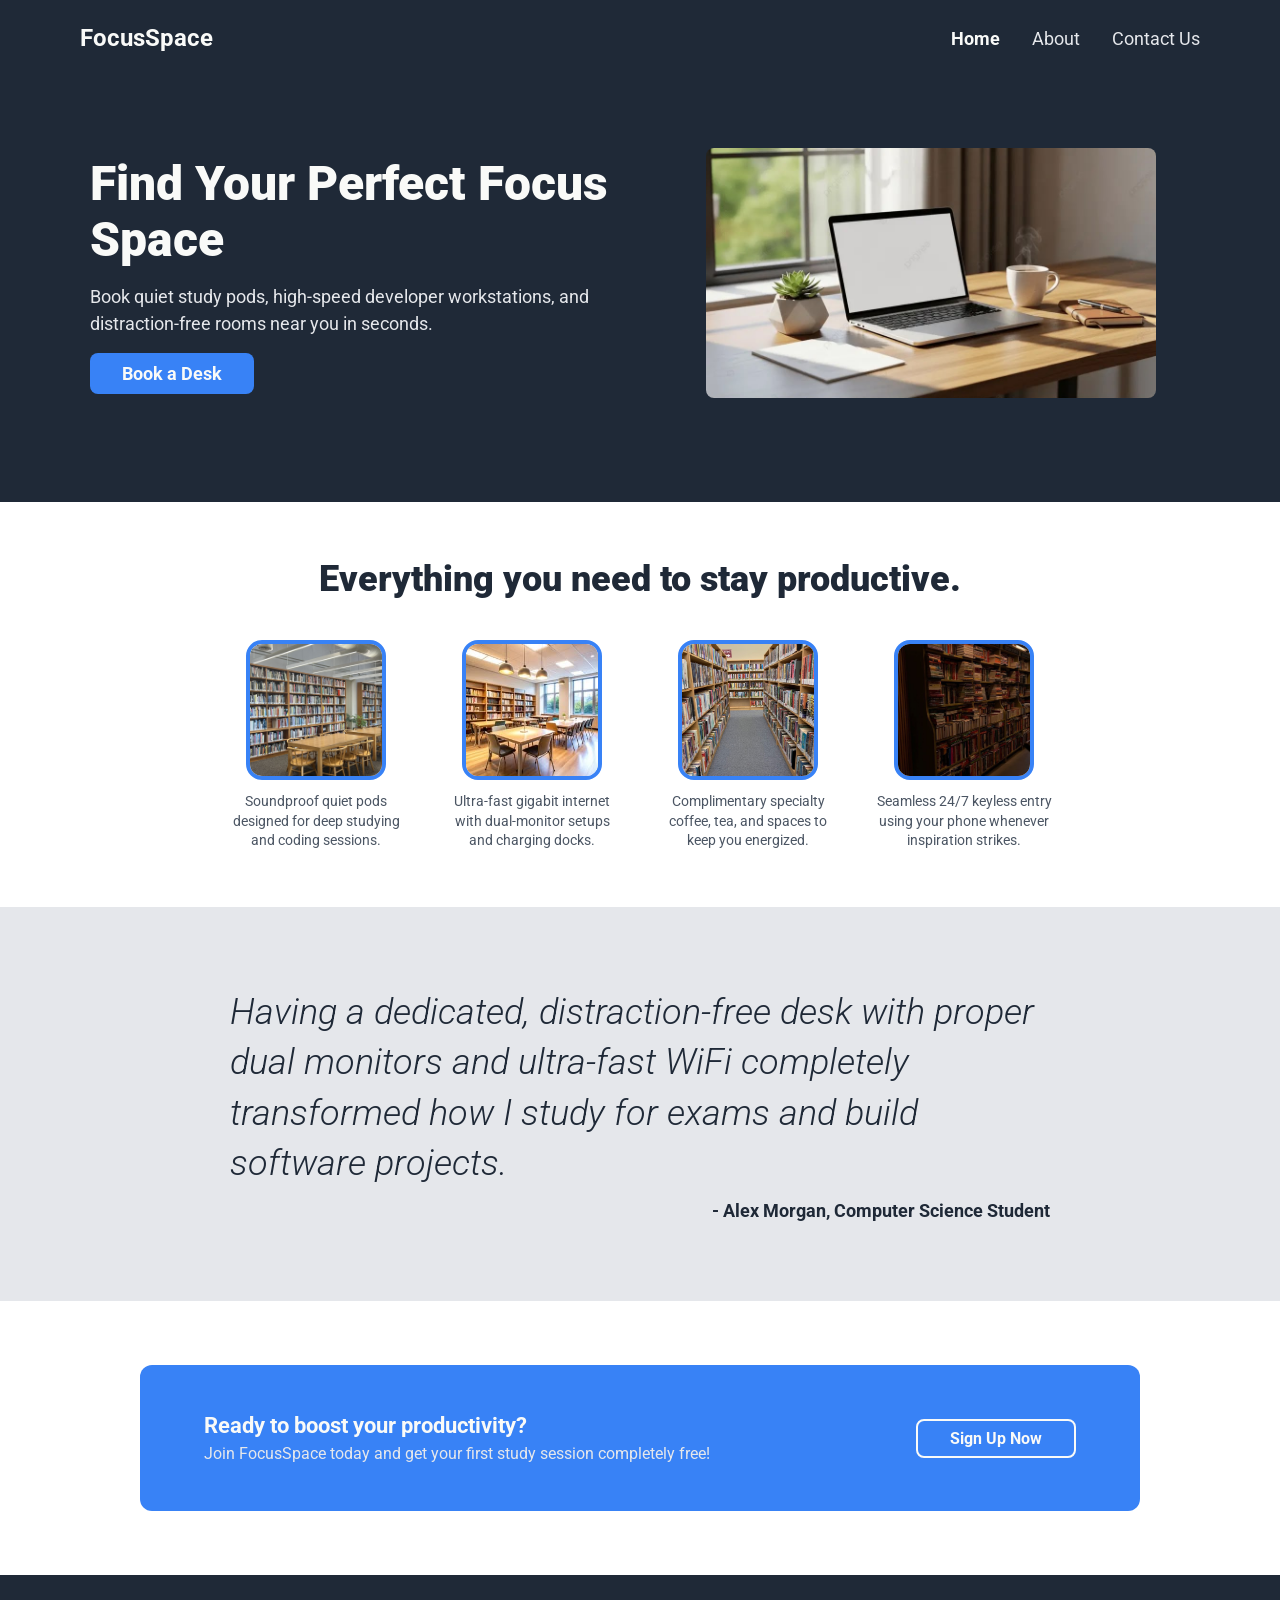
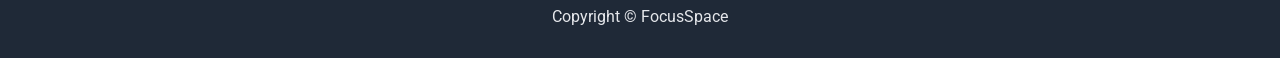
==== index.html @ 8900c51f "Update FocusSpace website layout, assets, and responsive navigation" ====
<!DOCTYPE html>
<html lang="en">
<head>
    <meta charset="UTF-8">
    <meta name="viewport" content="width=device-width, initial-scale=1.0">
    <title>FocusSpace - Home</title>
    <link rel="stylesheet" href="main.css">
</head>
<body>
    <header>
        <div class="header-bar">
            <a href="index.html" class="logo">FocusSpace</a>
            
            <label for="nav-toggle" class="nav-toggle">
                <figure>
                   <img src="img/list.svg" width="32" height="32" alt="Toggle navigation menu">
                </figure>
            </label>
        </div>

        <input type="checkbox" id="nav-toggle" class="nav-toggle-checkbox">
        
        <nav>
            <ul>
                <li><a href="index.html" aria-current="page">Home</a></li>
                <li><a href="about.html">About</a></li>
                <li><a href="contact.html">Contact Us</a></li>
            </ul>
        </nav>
    </header>

    <main>
        <section class="hero-section">
            <div class="hero-container">
                <div class="hero-text">
                    <h1>Find Your Perfect Focus Space</h1>
                    <p>Book quiet study pods, high-speed developer workstations, and distraction-free rooms near you in seconds.</p>
                    <a href="contact.html" class="btn-primary">Book a Desk</a>
                </div>
                <div class="hero-image">
                    <picture>
                        <source srcset="img/main.jpeg" media="(max-width: 600px)">
                        <img src="img/main.jpeg" alt="FocusSpace Workspace">
                    </picture>
                </div>
            </div>
        </section>

        <section class="info-section">
            <h2>Everything you need to stay productive.</h2>
            <div class="cards-container">
                <article class="info-card">
                    <div class="card-image-box">
                        <img src="img/pod.jpeg" alt="Quiet study pod">
                    </div>
                    <p>Soundproof quiet pods designed for deep studying and coding sessions.</p>
                </article>

                <article class="info-card">
                    <div class="card-image-box">
                        <img src="img/desk.jpeg" alt="Dedicated workstation desk">
                    </div>
                    <p>Ultra-fast gigabit internet with dual-monitor setups and charging docks.</p>
                </article>

                <article class="info-card">
                    <div class="card-image-box">
                        <img src="img/access.jpeg" alt="Open study library access">
                    </div>
                    <p>Complimentary specialty coffee, tea, and spaces to keep you energized.</p>
                </article>

                <article class="info-card">
                    <div class="card-image-box">
                        <img src="img/hero.jpeg" alt="24/7 Smart access">
                    </div>
                    <p>Seamless 24/7 keyless entry using your phone whenever inspiration strikes.</p>
                </article>
            </div>
        </section>

        <section class="quote-section">
            <div class="quote-container">
                <blockquote>
                    Having a dedicated, distraction-free desk with proper dual monitors and ultra-fast WiFi completely transformed how I study for exams and build software projects.
                </blockquote>
                <figcaption>- Alex Morgan, Computer Science Student</figcaption>
            </div>
        </section>

        <section class="cta-section">
            <div class="cta-box">
                <div class="cta-text">
                    <h3>Ready to boost your productivity?</h3>
                    <p>Join FocusSpace today and get your first study session completely free!</p>
                </div>
                <a href="contact.html" class="btn-cta">Sign Up Now</a>
            </div>
        </section>
    </main>

    <footer>
        <p>Copyright &copy; FocusSpace</p>
    </footer>
</body>
</html>
---- main.css ----
@import url('https://fonts.googleapis.com/css2?family=Roboto:ital,wght@0,300;0,400;0,700;0,900;1,300&display=swap');

* {
    margin: 0;
    padding: 0;
    box-sizing: border-box;
}

:root {
    --bg-dark: #1F2937;
    --text-main: #F9FAF8;
    --text-sub: #E5E7EB;
    --color-accent: #3882F6;
    --bg-quote: #E5E7EB;
    --text-quote: #1F2937;
    --text-info-header: #1F2937;
    --color-white: #FFFFFF;
    --font-family: 'Roboto', sans-serif;
}

body {
    font-family: var(--font-family);
    display: flex;
    flex-direction: column;
    min-height: 100vh;
    color: var(--text-main);
    background-color: var(--color-white);
}

header {
    background-color: var(--bg-dark);
    display: flex;
    flex-direction: column;
    padding: 16px 24px;
}

.header-bar {
    display: flex;
    justify-content: space-between;
    align-items: center;
    width: 100%;
}

.header-bar .logo {
    font-size: 24px;
    font-weight: 700;
    color: var(--text-main);
    text-decoration: none;
}

.nav-toggle {
    cursor: pointer;
    display: flex;
    align-items: center;
}

.nav-toggle figure {
    display: flex;
    align-items: center;
}

.nav-toggle-checkbox {
    display: none;
}

header nav {
    height: 0;
    overflow: hidden;
    transition: height 0.3s ease;
}

.nav-toggle-checkbox:checked ~ nav {
    height: auto;
}

header nav ul {
    list-style: none;
    display: flex;
    flex-direction: column;
    gap: 16px;
    padding-top: 16px;
}

header nav ul li a {
    text-decoration: none;
    color: var(--text-sub);
    font-size: 18px;
    transition: color 0.2s;
}

header nav ul li a:hover,
header nav ul li a[aria-current="page"] {
    color: var(--text-main);
    font-weight: 700;
}

.hero-section {
    background-color: var(--bg-dark);
    padding: 48px 24px 72px;
}

.hero-container {
    display: flex;
    flex-direction: column-reverse;
    align-items: center;
    gap: 32px;
    max-width: 1100px;
    margin: 0 auto;
}

.hero-text {
    display: flex;
    flex-direction: column;
    align-items: flex-start;
    gap: 16px;
    flex: 1;
}

.hero-text h1 {
    font-size: 32px;
    font-weight: 900;
    color: var(--text-main);
    line-height: 1.15;
}

.hero-text p {
    font-size: 18px;
    color: var(--text-sub);
    line-height: 1.5;
}

.btn-primary {
    display: inline-block;
    background-color: var(--color-accent);
    color: var(--text-main);
    font-size: 18px;
    font-weight: 700;
    text-decoration: none;
    padding: 10px 32px;
    border-radius: 8px;
    border: none;
    cursor: pointer;
    transition: opacity 0.2s;
}

.btn-primary:hover {
    opacity: 0.9;
}

.hero-image {
    flex: 1;
    width: 100%;
    display: flex;
    justify-content: center;
}

.hero-image img {
    width: 100%;
    max-width: 450px;
    height: 250px;
    object-fit: cover;
    border-radius: 8px;
}

.info-section {
    padding: 56px 24px;
    background-color: var(--color-white);
    display: flex;
    flex-direction: column;
    align-items: center;
    gap: 40px;
}

.info-section h2 {
    font-size: 36px;
    font-weight: 900;
    color: var(--text-info-header);
    text-align: center;
}

.cards-container {
    display: flex;
    flex-wrap: wrap;
    justify-content: center;
    gap: 36px;
    max-width: 1100px;
    width: 100%;
}

.info-card {
    display: flex;
    flex-direction: column;
    align-items: center;
    gap: 12px;
    width: 180px;
    text-align: center;
}

.card-image-box {
    width: 140px;
    height: 140px;
    border: 4px solid var(--color-accent);
    border-radius: 16px;
    overflow: hidden;
    display: flex;
    align-items: center;
    justify-content: center;
}

.card-image-box img {
    width: 100%;
    height: 100%;
    object-fit: cover;
}

.info-card p {
    font-size: 14px;
    color: #4b5563;
    line-height: 1.4;
}

.quote-section {
    background-color: var(--bg-quote);
    padding: 80px 24px;
    display: flex;
    justify-content: center;
}

.quote-container {
    max-width: 820px;
    display: flex;
    flex-direction: column;
    gap: 12px;
}

.quote-container blockquote {
    font-size: 24px;
    font-weight: 300;
    font-style: italic;
    color: var(--text-quote);
    line-height: 1.4;
}

.quote-container figcaption {
    font-size: 18px;
    font-weight: 700;
    color: var(--text-quote);
    align-self: flex-end;
}

.cta-section {
    padding: 64px 24px;
    background-color: var(--color-white);
    display: flex;
    justify-content: center;
}

.cta-box {
    background-color: var(--color-accent);
    color: var(--text-main);
    border-radius: 12px;
    padding: 40px 32px;
    display: flex;
    flex-direction: column;
    gap: 24px;
    width: 100%;
    max-width: 1000px;
    align-items: flex-start;
}

.cta-text h3 {
    font-size: 22px;
    font-weight: 700;
    margin-bottom: 6px;
}

.cta-text p {
    font-size: 16px;
    color: var(--text-sub);
}

.btn-cta {
    display: inline-block;
    border: 2px solid var(--text-main);
    color: var(--text-main);
    background-color: transparent;
    font-size: 16px;
    font-weight: 700;
    text-decoration: none;
    padding: 8px 32px;
    border-radius: 8px;
    cursor: pointer;
    align-self: flex-start;
    transition: background-color 0.2s;
}

.btn-cta:hover {
    background-color: rgba(255, 255, 255, 0.15);
}

.page-container {
    max-width: 1100px;
    margin: 0 auto;
    padding: 48px 24px;
    width: 100%;
    flex: 1;
}

.about-hero {
    text-align: center;
    margin-bottom: 48px;
}

.about-hero h1 {
    font-size: 36px;
    font-weight: 900;
    color: var(--text-info-header);
    margin-bottom: 12px;
}

.about-hero p {
    font-size: 18px;
    color: #4b5563;
}

.about-content {
    display: flex;
    flex-direction: column;
    gap: 40px;
    align-items: center;
    margin-bottom: 64px;
}

.about-text {
    flex: 1;
    display: flex;
    flex-direction: column;
    gap: 16px;
}

.about-text h2 {
    font-size: 28px;
    color: var(--text-info-header);
}

.about-text p {
    font-size: 16px;
    line-height: 1.6;
    color: #374151;
}

.about-image {
    flex: 1;
    width: 100%;
    display: flex;
    justify-content: center;
}

.about-image img {
    width: 100%;
    max-width: 480px;
    height: 300px;
    object-fit: cover;
    border-radius: 12px;
}

.about-stats-section {
    text-align: center;
}

.about-stats-section h2 {
    font-size: 28px;
    color: var(--text-info-header);
    margin-bottom: 32px;
}

.stats-cards-container {
    display: flex;
    flex-wrap: wrap;
    justify-content: center;
    gap: 24px;
}

.stat-card {
    flex: 1 1 200px;
    background-color: var(--bg-quote);
    padding: 32px 16px;
    border-radius: 12px;
    display: flex;
    flex-direction: column;
    align-items: center;
    gap: 8px;
}

.stat-card h3 {
    font-size: 36px;
    font-weight: 900;
    color: var(--color-accent);
}

.stat-card p {
    font-size: 16px;
    color: var(--text-info-header);
    font-weight: 700;
}

.contact-section {
    display: flex;
    justify-content: center;
}

.contact-card {
    background-color: var(--bg-quote);
    padding: 40px 32px;
    border-radius: 16px;
    max-width: 600px;
    width: 100%;
    display: flex;
    flex-direction: column;
    gap: 20px;
}

.contact-card h1 {
    font-size: 32px;
    font-weight: 900;
    color: var(--text-info-header);
    text-align: center;
}

.contact-card p {
    font-size: 16px;
    color: #4b5563;
    text-align: center;
    line-height: 1.5;
}

.contact-form {
    display: flex;
    flex-direction: column;
    gap: 16px;
    margin-top: 12px;
}

.form-group {
    display: flex;
    flex-direction: column;
    gap: 6px;
}

.form-group label {
    font-size: 14px;
    font-weight: 700;
    color: var(--text-info-header);
}

.form-group input,
.form-group textarea {
    padding: 12px 16px;
    border-radius: 8px;
    border: 1px solid #d1d5db;
    font-family: inherit;
    font-size: 15px;
}

.form-group input:focus,
.form-group textarea:focus {
    outline: 2px solid var(--color-accent);
    border-color: transparent;
}

.form-btn {
    align-self: stretch;
    text-align: center;
    margin-top: 8px;
}

footer {
    background-color: var(--bg-dark);
    padding: 32px 16px;
    display: flex;
    justify-content: center;
    align-items: center;
    margin-top: auto;
}

footer p {
    font-size: 16px;
    color: var(--text-sub);
}

@media (min-width: 768px) {
    .hero-text h1 {
        font-size: 40px;
    }
    .quote-container blockquote {
        font-size: 32px;
    }
    .cta-box {
        flex-direction: row;
        justify-content: space-between;
        align-items: center;
        padding: 48px 64px;
    }
    .btn-cta {
        align-self: center;
    }
    .about-content {
        flex-direction: row;
    }
}

@media (min-width: 1024px) {
    header {
        flex-direction: row;
        justify-content: space-between;
        align-items: center;
        padding: 24px 80px;
    }

    .header-bar {
        width: auto;
    }

    .nav-toggle {
        display: none;
    }

    header nav {
        height: auto;
    }

    header nav ul {
        flex-direction: row;
        gap: 32px;
        padding-top: 0;
    }

    .hero-section {
        padding: 72px 80px 100px;
    }

    .hero-container {
        flex-direction: row;
        justify-content: space-between;
        gap: 64px;
    }

    .hero-text h1 {
        font-size: 48px;
    }

    .quote-container blockquote {
        font-size: 36px;
    }
}
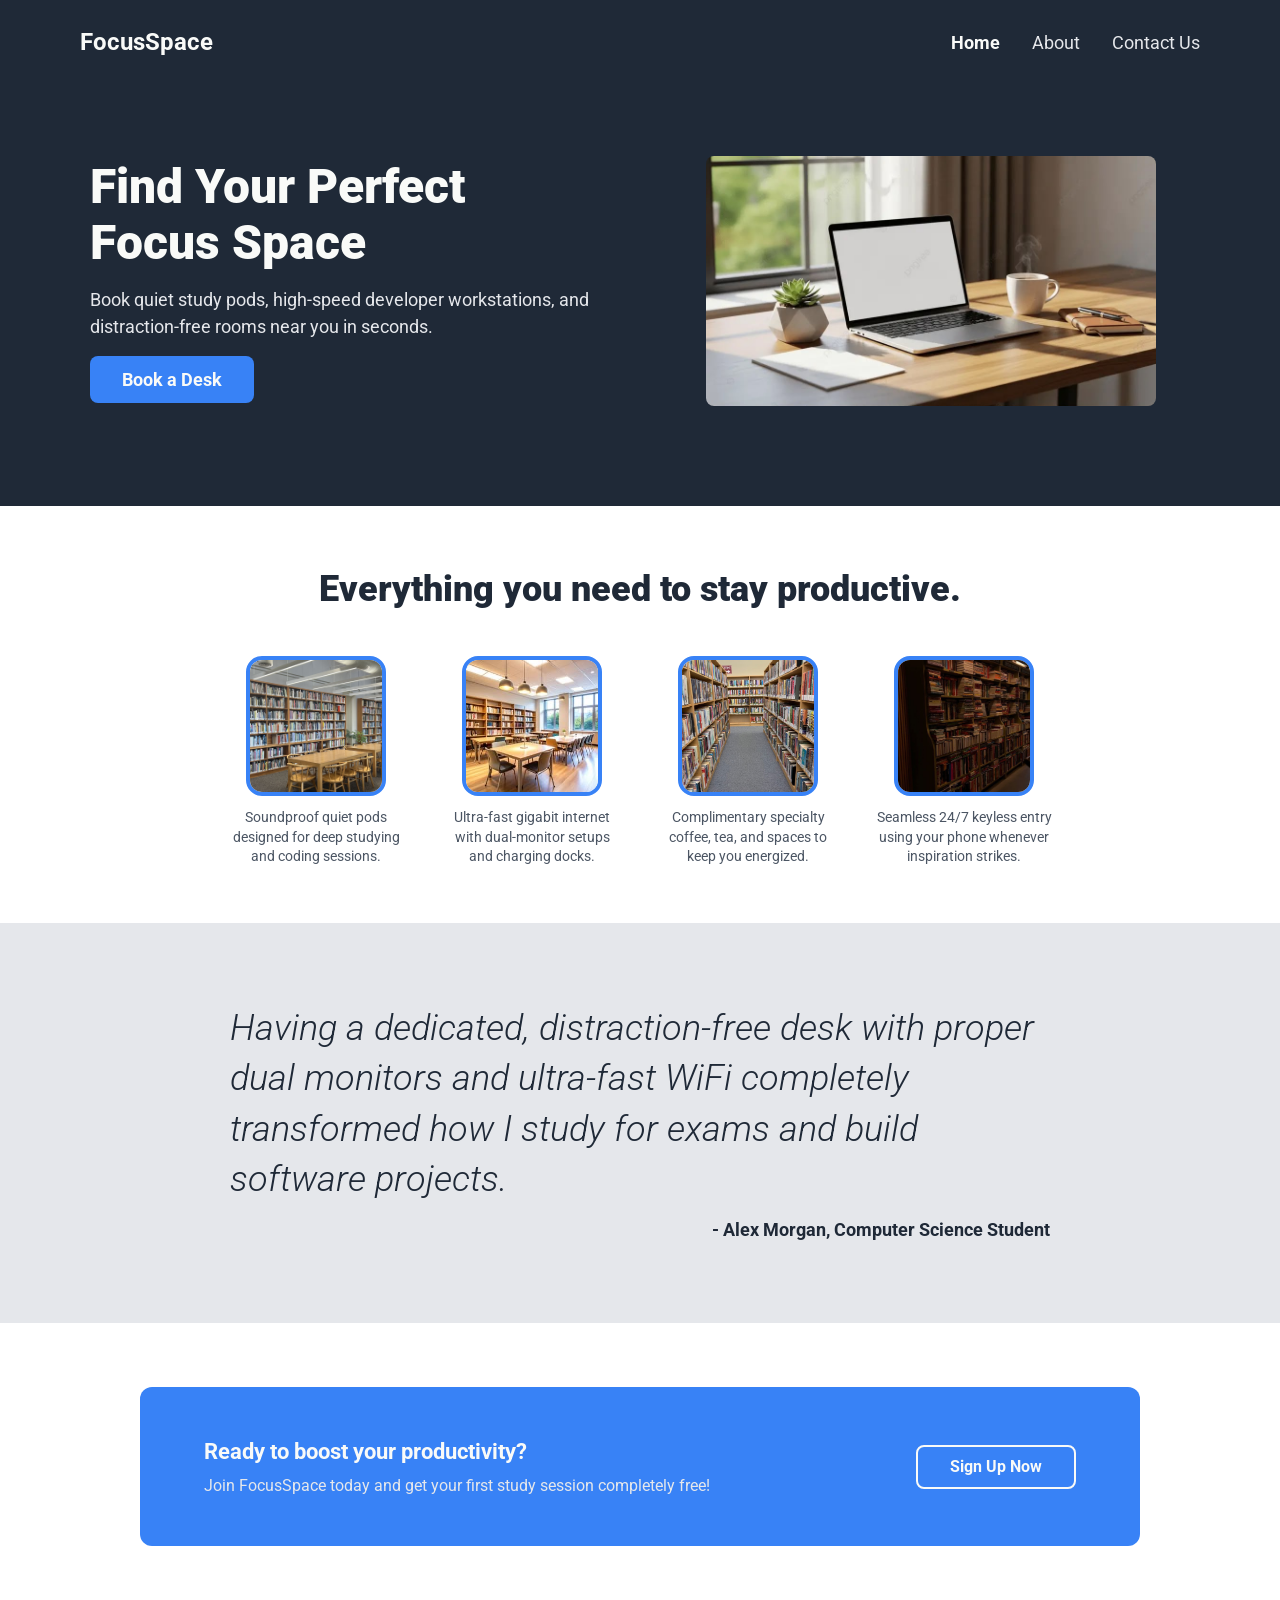
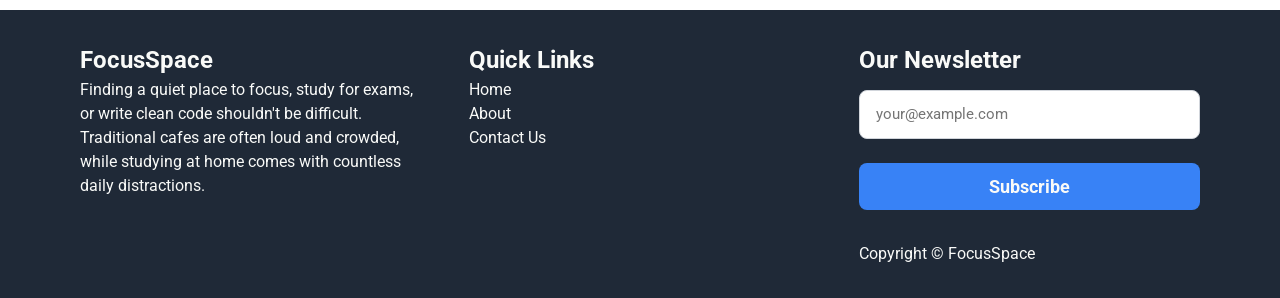
==== commit 3b1be49d: "updated footer html and css" ====
--- a/index.html
+++ b/index.html
@@ -1,106 +1,162 @@
-<!DOCTYPE html>
+<!doctype html>
 <html lang="en">
-<head>
-    <meta charset="UTF-8">
-    <meta name="viewport" content="width=device-width, initial-scale=1.0">
+  <head>
+    <meta charset="UTF-8" />
+    <meta name="viewport" content="width=device-width, initial-scale=1.0" />
     <title>FocusSpace - Home</title>
-    <link rel="stylesheet" href="main.css">
-</head>
-<body>
+    <link rel="stylesheet" href="main.css" />
+  </head>
+  <body>
     <header>
-        <div class="header-bar">
-            <a href="index.html" class="logo">FocusSpace</a>
-            
-            <label for="nav-toggle" class="nav-toggle">
-                <figure>
-                   <img src="img/list.svg" width="32" height="32" alt="Toggle navigation menu">
-                </figure>
-            </label>
-        </div>
+      <div class="header-bar">
+        <a href="index.html" class="logo">FocusSpace</a>
 
-        <input type="checkbox" id="nav-toggle" class="nav-toggle-checkbox">
-        
-        <nav>
-            <ul>
-                <li><a href="index.html" aria-current="page">Home</a></li>
-                <li><a href="about.html">About</a></li>
-                <li><a href="contact.html">Contact Us</a></li>
-            </ul>
-        </nav>
+        <label for="nav-toggle" class="nav-toggle">
+          <figure>
+            <img
+              src="img/list.svg"
+              width="32"
+              height="32"
+              alt="Toggle navigation menu"
+            />
+          </figure>
+        </label>
+      </div>
+
+      <input type="checkbox" id="nav-toggle" class="nav-toggle-checkbox" />
+
+      <nav>
+        <ul>
+          <li><a href="index.html" aria-current="page">Home</a></li>
+          <li><a href="about.html">About</a></li>
+          <li><a href="contact.html">Contact Us</a></li>
+        </ul>
+      </nav>
     </header>
 
     <main>
-        <section class="hero-section">
-            <div class="hero-container">
-                <div class="hero-text">
-                    <h1>Find Your Perfect Focus Space</h1>
-                    <p>Book quiet study pods, high-speed developer workstations, and distraction-free rooms near you in seconds.</p>
-                    <a href="contact.html" class="btn-primary">Book a Desk</a>
-                </div>
-                <div class="hero-image">
-                    <picture>
-                        <source srcset="img/main.jpeg" media="(max-width: 600px)">
-                        <img src="img/main.jpeg" alt="FocusSpace Workspace">
-                    </picture>
-                </div>
+      <section class="hero-section">
+        <div class="hero-container">
+          <div class="hero-text">
+            <h1>Find Your Perfect Focus Space</h1>
+            <p>
+              Book quiet study pods, high-speed developer workstations, and
+              distraction-free rooms near you in seconds.
+            </p>
+            <a href="contact.html" class="btn-primary">Book a Desk</a>
+          </div>
+          <div class="hero-image">
+            <picture>
+              <source srcset="img/main.jpeg" media="(max-width: 600px)" />
+              <img src="img/main.jpeg" alt="FocusSpace Workspace" />
+            </picture>
+          </div>
+        </div>
+      </section>
+
+      <section class="info-section">
+        <h2>Everything you need to stay productive.</h2>
+        <div class="cards-container">
+          <article class="info-card">
+            <div class="card-image-box">
+              <img src="img/pod.jpeg" alt="Quiet study pod" />
             </div>
-        </section>
+            <p>
+              Soundproof quiet pods designed for deep studying and coding
+              sessions.
+            </p>
+          </article>
 
-        <section class="info-section">
-            <h2>Everything you need to stay productive.</h2>
-            <div class="cards-container">
-                <article class="info-card">
-                    <div class="card-image-box">
-                        <img src="img/pod.jpeg" alt="Quiet study pod">
-                    </div>
-                    <p>Soundproof quiet pods designed for deep studying and coding sessions.</p>
-                </article>
+          <article class="info-card">
+            <div class="card-image-box">
+              <img src="img/desk.jpeg" alt="Dedicated workstation desk" />
+            </div>
+            <p>
+              Ultra-fast gigabit internet with dual-monitor setups and charging
+              docks.
+            </p>
+          </article>
 
-                <article class="info-card">
-                    <div class="card-image-box">
-                        <img src="img/desk.jpeg" alt="Dedicated workstation desk">
-                    </div>
-                    <p>Ultra-fast gigabit internet with dual-monitor setups and charging docks.</p>
-                </article>
+          <article class="info-card">
+            <div class="card-image-box">
+              <img src="img/access.jpeg" alt="Open study library access" />
+            </div>
+            <p>
+              Complimentary specialty coffee, tea, and spaces to keep you
+              energized.
+            </p>
+          </article>
 
-                <article class="info-card">
-                    <div class="card-image-box">
-                        <img src="img/access.jpeg" alt="Open study library access">
-                    </div>
-                    <p>Complimentary specialty coffee, tea, and spaces to keep you energized.</p>
-                </article>
+          <article class="info-card">
+            <div class="card-image-box">
+              <img src="img/hero.jpeg" alt="24/7 Smart access" />
+            </div>
+            <p>
+              Seamless 24/7 keyless entry using your phone whenever inspiration
+              strikes.
+            </p>
+          </article>
+        </div>
+      </section>
 
-                <article class="info-card">
-                    <div class="card-image-box">
-                        <img src="img/hero.jpeg" alt="24/7 Smart access">
-                    </div>
-                    <p>Seamless 24/7 keyless entry using your phone whenever inspiration strikes.</p>
-                </article>
-            </div>
-        </section>
+      <section class="quote-section">
+        <div class="quote-container">
+          <blockquote>
+            Having a dedicated, distraction-free desk with proper dual monitors
+            and ultra-fast WiFi completely transformed how I study for exams and
+            build software projects.
+          </blockquote>
+          <figcaption>- Alex Morgan, Computer Science Student</figcaption>
+        </div>
+      </section>
 
-        <section class="quote-section">
-            <div class="quote-container">
-                <blockquote>
-                    Having a dedicated, distraction-free desk with proper dual monitors and ultra-fast WiFi completely transformed how I study for exams and build software projects.
-                </blockquote>
-                <figcaption>- Alex Morgan, Computer Science Student</figcaption>
-            </div>
-        </section>
-
-        <section class="cta-section">
-            <div class="cta-box">
-                <div class="cta-text">
-                    <h3>Ready to boost your productivity?</h3>
-                    <p>Join FocusSpace today and get your first study session completely free!</p>
-                </div>
-                <a href="contact.html" class="btn-cta">Sign Up Now</a>
-            </div>
-        </section>
+      <section class="cta-section">
+        <div class="cta-box">
+          <div class="cta-text">
+            <h3>Ready to boost your productivity?</h3>
+            <p>
+              Join FocusSpace today and get your first study session completely
+              free!
+            </p>
+          </div>
+          <a href="contact.html" class="btn-cta">Sign Up Now</a>
+        </div>
+      </section>
     </main>
 
     <footer>
+      <div class="footer-column">
+        <h2><a href="index.html">FocusSpace</a></h2>
+        <p>
+          Finding a quiet place to focus, study for exams, or write clean code
+          shouldn't be difficult. Traditional cafes are often loud and crowded,
+          while studying at home comes with countless daily distractions.
+        </p>
+      </div>
+      <div class="footer-column">
+        <h2>Quick Links</h2>
+        <div class="footer-links">
+          <a href="./index.html">Home</a>
+          <a href="./about.html">About</a>
+          <a href="./contact.html">Contact Us</a>
+        </div>
+      </div>
+      <div class="footer-column">
+        <h2>Our Newsletter</h2>
+        <form class="contact-form" action="/subscribe" method="post">
+          <div class="form-group">
+            <input
+              type="email"
+              id="email"
+              name="email"
+              placeholder="your@example.com"
+              required
+            />
+          </div>
+          <button type="submit" class="btn-primary form-btn">Subscribe</button>
+        </form>
         <p>Copyright &copy; FocusSpace</p>
+      </div>
     </footer>
-</body>
-</html>+  </body>
+</html>
--- a/main.css
+++ b/main.css
@@ -1,555 +1,544 @@
-@import url('https://fonts.googleapis.com/css2?family=Roboto:ital,wght@0,300;0,400;0,700;0,900;1,300&display=swap');
+@import url("https://fonts.googleapis.com/css2?family=Roboto:ital,wght@0,300;0,400;0,700;0,900;1,300&display=swap");
+
+@import url("./css/reset.css");
+@import url("./css/footer.css");
 
 * {
-    margin: 0;
-    padding: 0;
-    box-sizing: border-box;
+  margin: 0;
+  padding: 0;
+  box-sizing: border-box;
 }
 
 :root {
-    --bg-dark: #1F2937;
-    --text-main: #F9FAF8;
-    --text-sub: #E5E7EB;
-    --color-accent: #3882F6;
-    --bg-quote: #E5E7EB;
-    --text-quote: #1F2937;
-    --text-info-header: #1F2937;
-    --color-white: #FFFFFF;
-    --font-family: 'Roboto', sans-serif;
+  --bg-dark: #1f2937;
+  --text-main: #f9faf8;
+  --text-sub: #e5e7eb;
+  --color-accent: #3882f6;
+  --bg-quote: #e5e7eb;
+  --text-quote: #1f2937;
+  --text-info-header: #1f2937;
+  --color-white: #ffffff;
+  --font-family: "Roboto", sans-serif;
 }
 
 body {
-    font-family: var(--font-family);
-    display: flex;
-    flex-direction: column;
-    min-height: 100vh;
-    color: var(--text-main);
-    background-color: var(--color-white);
+  font-family: var(--font-family);
+  display: flex;
+  flex-direction: column;
+  min-height: 100vh;
+  color: var(--text-main);
+  background-color: var(--color-white);
 }
 
 header {
-    background-color: var(--bg-dark);
-    display: flex;
-    flex-direction: column;
-    padding: 16px 24px;
+  background-color: var(--bg-dark);
+  display: flex;
+  flex-direction: column;
+  padding: 16px 24px;
 }
 
 .header-bar {
-    display: flex;
+  display: flex;
+  justify-content: space-between;
+  align-items: center;
+  width: 100%;
+}
+
+.header-bar .logo {
+  font-size: 24px;
+  font-weight: 700;
+  color: var(--text-main);
+  text-decoration: none;
+}
+
+.nav-toggle {
+  cursor: pointer;
+  display: flex;
+  align-items: center;
+}
+
+.nav-toggle figure {
+  display: flex;
+  align-items: center;
+}
+
+.nav-toggle-checkbox {
+  display: none;
+}
+
+header nav {
+  height: 0;
+  overflow: hidden;
+  transition: height 0.3s ease;
+}
+
+.nav-toggle-checkbox:checked ~ nav {
+  height: auto;
+}
+
+header nav ul {
+  list-style: none;
+  display: flex;
+  flex-direction: column;
+  gap: 16px;
+  padding-top: 16px;
+}
+
+header nav ul li a {
+  text-decoration: none;
+  color: var(--text-sub);
+  font-size: 18px;
+  transition: color 0.2s;
+}
+
+header nav ul li a:hover,
+header nav ul li a[aria-current="page"] {
+  color: var(--text-main);
+  font-weight: 700;
+}
+
+.hero-section {
+  background-color: var(--bg-dark);
+  padding: 48px 24px 72px;
+}
+
+.hero-container {
+  display: flex;
+  flex-direction: column-reverse;
+  align-items: center;
+  gap: 32px;
+  max-width: 1100px;
+  margin: 0 auto;
+}
+
+.hero-text {
+  display: flex;
+  flex-direction: column;
+  align-items: flex-start;
+  gap: 16px;
+  flex: 1;
+}
+
+.hero-text h1 {
+  font-size: 32px;
+  font-weight: 900;
+  color: var(--text-main);
+  line-height: 1.15;
+}
+
+.hero-text p {
+  font-size: 18px;
+  color: var(--text-sub);
+  line-height: 1.5;
+}
+
+.btn-primary {
+  display: inline-block;
+  background-color: var(--color-accent);
+  color: var(--text-main);
+  font-size: 18px;
+  font-weight: 700;
+  text-decoration: none;
+  padding: 10px 32px;
+  border-radius: 8px;
+  border: none;
+  cursor: pointer;
+  transition: opacity 0.2s;
+}
+
+.btn-primary:hover {
+  opacity: 0.9;
+}
+
+.hero-image {
+  flex: 1;
+  width: 100%;
+  display: flex;
+  justify-content: center;
+}
+
+.hero-image img {
+  width: 100%;
+  max-width: 450px;
+  height: 250px;
+  object-fit: cover;
+  border-radius: 8px;
+}
+
+.info-section {
+  padding: 56px 24px;
+  background-color: var(--color-white);
+  display: flex;
+  flex-direction: column;
+  align-items: center;
+  gap: 40px;
+}
+
+.info-section h2 {
+  font-size: 36px;
+  font-weight: 900;
+  color: var(--text-info-header);
+  text-align: center;
+}
+
+.cards-container {
+  display: flex;
+  flex-wrap: wrap;
+  justify-content: center;
+  gap: 36px;
+  max-width: 1100px;
+  width: 100%;
+}
+
+.info-card {
+  display: flex;
+  flex-direction: column;
+  align-items: center;
+  gap: 12px;
+  width: 180px;
+  text-align: center;
+}
+
+.card-image-box {
+  width: 140px;
+  height: 140px;
+  border: 4px solid var(--color-accent);
+  border-radius: 16px;
+  overflow: hidden;
+  display: flex;
+  align-items: center;
+  justify-content: center;
+}
+
+.card-image-box img {
+  width: 100%;
+  height: 100%;
+  object-fit: cover;
+}
+
+.info-card p {
+  font-size: 14px;
+  color: #4b5563;
+  line-height: 1.4;
+}
+
+.quote-section {
+  background-color: var(--bg-quote);
+  padding: 80px 24px;
+  display: flex;
+  justify-content: center;
+}
+
+.quote-container {
+  max-width: 820px;
+  display: flex;
+  flex-direction: column;
+  gap: 12px;
+}
+
+.quote-container blockquote {
+  font-size: 24px;
+  font-weight: 300;
+  font-style: italic;
+  color: var(--text-quote);
+  line-height: 1.4;
+}
+
+.quote-container figcaption {
+  font-size: 18px;
+  font-weight: 700;
+  color: var(--text-quote);
+  align-self: flex-end;
+}
+
+.cta-section {
+  padding: 64px 24px;
+  background-color: var(--color-white);
+  display: flex;
+  justify-content: center;
+}
+
+.cta-box {
+  background-color: var(--color-accent);
+  color: var(--text-main);
+  border-radius: 12px;
+  padding: 40px 32px;
+  display: flex;
+  flex-direction: column;
+  gap: 24px;
+  width: 100%;
+  max-width: 1000px;
+  align-items: flex-start;
+}
+
+.cta-text h3 {
+  font-size: 22px;
+  font-weight: 700;
+  margin-bottom: 6px;
+}
+
+.cta-text p {
+  font-size: 16px;
+  color: var(--text-sub);
+}
+
+.btn-cta {
+  display: inline-block;
+  border: 2px solid var(--text-main);
+  color: var(--text-main);
+  background-color: transparent;
+  font-size: 16px;
+  font-weight: 700;
+  text-decoration: none;
+  padding: 8px 32px;
+  border-radius: 8px;
+  cursor: pointer;
+  align-self: flex-start;
+  transition: background-color 0.2s;
+}
+
+.btn-cta:hover {
+  background-color: rgba(255, 255, 255, 0.15);
+}
+
+.page-container {
+  max-width: 1100px;
+  margin: 0 auto;
+  padding: 48px 24px;
+  width: 100%;
+  flex: 1;
+}
+
+.about-hero {
+  text-align: center;
+  margin-bottom: 48px;
+}
+
+.about-hero h1 {
+  font-size: 36px;
+  font-weight: 900;
+  color: var(--text-info-header);
+  margin-bottom: 12px;
+}
+
+.about-hero p {
+  font-size: 18px;
+  color: #4b5563;
+}
+
+.about-content {
+  display: flex;
+  flex-direction: column;
+  gap: 40px;
+  align-items: center;
+  margin-bottom: 64px;
+}
+
+.about-text {
+  flex: 1;
+  display: flex;
+  flex-direction: column;
+  gap: 16px;
+}
+
+.about-text h2 {
+  font-size: 28px;
+  color: var(--text-info-header);
+}
+
+.about-text p {
+  font-size: 16px;
+  line-height: 1.6;
+  color: #374151;
+}
+
+.about-image {
+  flex: 1;
+  width: 100%;
+  display: flex;
+  justify-content: center;
+}
+
+.about-image img {
+  width: 100%;
+  max-width: 480px;
+  height: 300px;
+  object-fit: cover;
+  border-radius: 12px;
+}
+
+.about-stats-section {
+  text-align: center;
+}
+
+.about-stats-section h2 {
+  font-size: 28px;
+  color: var(--text-info-header);
+  margin-bottom: 32px;
+}
+
+.stats-cards-container {
+  display: flex;
+  flex-wrap: wrap;
+  justify-content: center;
+  gap: 24px;
+}
+
+.stat-card {
+  flex: 1 1 200px;
+  background-color: var(--bg-quote);
+  padding: 32px 16px;
+  border-radius: 12px;
+  display: flex;
+  flex-direction: column;
+  align-items: center;
+  gap: 8px;
+}
+
+.stat-card h3 {
+  font-size: 36px;
+  font-weight: 900;
+  color: var(--color-accent);
+}
+
+.stat-card p {
+  font-size: 16px;
+  color: var(--text-info-header);
+  font-weight: 700;
+}
+
+.contact-section {
+  display: flex;
+  justify-content: center;
+}
+
+.contact-card {
+  background-color: var(--bg-quote);
+  padding: 40px 32px;
+  border-radius: 16px;
+  max-width: 600px;
+  width: 100%;
+  display: flex;
+  flex-direction: column;
+  gap: 20px;
+}
+
+.contact-card h1 {
+  font-size: 32px;
+  font-weight: 900;
+  color: var(--text-info-header);
+  text-align: center;
+}
+
+.contact-card p {
+  font-size: 16px;
+  color: #4b5563;
+  text-align: center;
+  line-height: 1.5;
+}
+
+.contact-form {
+  display: flex;
+  flex-direction: column;
+  gap: 16px;
+  margin-top: 12px;
+}
+
+.form-group {
+  display: flex;
+  flex-direction: column;
+  gap: 6px;
+}
+
+.form-group label {
+  font-size: 14px;
+  font-weight: 700;
+  color: var(--text-info-header);
+}
+
+.form-group input,
+.form-group textarea {
+  padding: 12px 16px;
+  border-radius: 8px;
+  border: 1px solid #d1d5db;
+  font-family: inherit;
+  font-size: 15px;
+}
+
+.form-group input:focus,
+.form-group textarea:focus {
+  outline: 2px solid var(--color-accent);
+  border-color: transparent;
+}
+
+.form-btn {
+  align-self: stretch;
+  text-align: center;
+  margin-top: 8px;
+}
+
+@media (min-width: 768px) {
+  .hero-text h1 {
+    font-size: 40px;
+  }
+  .quote-container blockquote {
+    font-size: 32px;
+  }
+  .cta-box {
+    flex-direction: row;
     justify-content: space-between;
     align-items: center;
-    width: 100%;
-}
-
-.header-bar .logo {
-    font-size: 24px;
-    font-weight: 700;
-    color: var(--text-main);
-    text-decoration: none;
-}
-
-.nav-toggle {
-    cursor: pointer;
-    display: flex;
+    padding: 48px 64px;
+  }
+  .btn-cta {
+    align-self: center;
+  }
+  .about-content {
+    flex-direction: row;
+  }
+}
+
+@media (min-width: 1024px) {
+  header {
+    flex-direction: row;
+    justify-content: space-between;
     align-items: center;
-}
-
-.nav-toggle figure {
-    display: flex;
-    align-items: center;
-}
-
-.nav-toggle-checkbox {
+    padding: 24px 80px;
+  }
+
+  .header-bar {
+    width: auto;
+  }
+
+  .nav-toggle {
     display: none;
-}
-
-header nav {
-    height: 0;
-    overflow: hidden;
-    transition: height 0.3s ease;
-}
-
-.nav-toggle-checkbox:checked ~ nav {
+  }
+
+  header nav {
     height: auto;
-}
-
-header nav ul {
-    list-style: none;
-    display: flex;
-    flex-direction: column;
-    gap: 16px;
-    padding-top: 16px;
-}
-
-header nav ul li a {
-    text-decoration: none;
-    color: var(--text-sub);
-    font-size: 18px;
-    transition: color 0.2s;
-}
-
-header nav ul li a:hover,
-header nav ul li a[aria-current="page"] {
-    color: var(--text-main);
-    font-weight: 700;
-}
-
-.hero-section {
-    background-color: var(--bg-dark);
-    padding: 48px 24px 72px;
-}
-
-.hero-container {
-    display: flex;
-    flex-direction: column-reverse;
-    align-items: center;
+  }
+
+  header nav ul {
+    flex-direction: row;
     gap: 32px;
-    max-width: 1100px;
-    margin: 0 auto;
-}
-
-.hero-text {
-    display: flex;
-    flex-direction: column;
-    align-items: flex-start;
-    gap: 16px;
-    flex: 1;
-}
-
-.hero-text h1 {
-    font-size: 32px;
-    font-weight: 900;
-    color: var(--text-main);
-    line-height: 1.15;
-}
-
-.hero-text p {
-    font-size: 18px;
-    color: var(--text-sub);
-    line-height: 1.5;
-}
-
-.btn-primary {
-    display: inline-block;
-    background-color: var(--color-accent);
-    color: var(--text-main);
-    font-size: 18px;
-    font-weight: 700;
-    text-decoration: none;
-    padding: 10px 32px;
-    border-radius: 8px;
-    border: none;
-    cursor: pointer;
-    transition: opacity 0.2s;
-}
-
-.btn-primary:hover {
-    opacity: 0.9;
-}
-
-.hero-image {
-    flex: 1;
-    width: 100%;
-    display: flex;
-    justify-content: center;
-}
-
-.hero-image img {
-    width: 100%;
-    max-width: 450px;
-    height: 250px;
-    object-fit: cover;
-    border-radius: 8px;
-}
-
-.info-section {
-    padding: 56px 24px;
-    background-color: var(--color-white);
-    display: flex;
-    flex-direction: column;
-    align-items: center;
-    gap: 40px;
-}
-
-.info-section h2 {
+    padding-top: 0;
+  }
+
+  .hero-section {
+    padding: 72px 80px 100px;
+  }
+
+  .hero-container {
+    flex-direction: row;
+    justify-content: space-between;
+    gap: 64px;
+  }
+
+  .hero-text h1 {
+    font-size: 48px;
+  }
+
+  .quote-container blockquote {
     font-size: 36px;
-    font-weight: 900;
-    color: var(--text-info-header);
-    text-align: center;
-}
-
-.cards-container {
-    display: flex;
-    flex-wrap: wrap;
-    justify-content: center;
-    gap: 36px;
-    max-width: 1100px;
-    width: 100%;
-}
-
-.info-card {
-    display: flex;
-    flex-direction: column;
-    align-items: center;
-    gap: 12px;
-    width: 180px;
-    text-align: center;
-}
-
-.card-image-box {
-    width: 140px;
-    height: 140px;
-    border: 4px solid var(--color-accent);
-    border-radius: 16px;
-    overflow: hidden;
-    display: flex;
-    align-items: center;
-    justify-content: center;
-}
-
-.card-image-box img {
-    width: 100%;
-    height: 100%;
-    object-fit: cover;
-}
-
-.info-card p {
-    font-size: 14px;
-    color: #4b5563;
-    line-height: 1.4;
-}
-
-.quote-section {
-    background-color: var(--bg-quote);
-    padding: 80px 24px;
-    display: flex;
-    justify-content: center;
-}
-
-.quote-container {
-    max-width: 820px;
-    display: flex;
-    flex-direction: column;
-    gap: 12px;
-}
-
-.quote-container blockquote {
-    font-size: 24px;
-    font-weight: 300;
-    font-style: italic;
-    color: var(--text-quote);
-    line-height: 1.4;
-}
-
-.quote-container figcaption {
-    font-size: 18px;
-    font-weight: 700;
-    color: var(--text-quote);
-    align-self: flex-end;
-}
-
-.cta-section {
-    padding: 64px 24px;
-    background-color: var(--color-white);
-    display: flex;
-    justify-content: center;
-}
-
-.cta-box {
-    background-color: var(--color-accent);
-    color: var(--text-main);
-    border-radius: 12px;
-    padding: 40px 32px;
-    display: flex;
-    flex-direction: column;
-    gap: 24px;
-    width: 100%;
-    max-width: 1000px;
-    align-items: flex-start;
-}
-
-.cta-text h3 {
-    font-size: 22px;
-    font-weight: 700;
-    margin-bottom: 6px;
-}
-
-.cta-text p {
-    font-size: 16px;
-    color: var(--text-sub);
-}
-
-.btn-cta {
-    display: inline-block;
-    border: 2px solid var(--text-main);
-    color: var(--text-main);
-    background-color: transparent;
-    font-size: 16px;
-    font-weight: 700;
-    text-decoration: none;
-    padding: 8px 32px;
-    border-radius: 8px;
-    cursor: pointer;
-    align-self: flex-start;
-    transition: background-color 0.2s;
-}
-
-.btn-cta:hover {
-    background-color: rgba(255, 255, 255, 0.15);
-}
-
-.page-container {
-    max-width: 1100px;
-    margin: 0 auto;
-    padding: 48px 24px;
-    width: 100%;
-    flex: 1;
-}
-
-.about-hero {
-    text-align: center;
-    margin-bottom: 48px;
-}
-
-.about-hero h1 {
-    font-size: 36px;
-    font-weight: 900;
-    color: var(--text-info-header);
-    margin-bottom: 12px;
-}
-
-.about-hero p {
-    font-size: 18px;
-    color: #4b5563;
-}
-
-.about-content {
-    display: flex;
-    flex-direction: column;
-    gap: 40px;
-    align-items: center;
-    margin-bottom: 64px;
-}
-
-.about-text {
-    flex: 1;
-    display: flex;
-    flex-direction: column;
-    gap: 16px;
-}
-
-.about-text h2 {
-    font-size: 28px;
-    color: var(--text-info-header);
-}
-
-.about-text p {
-    font-size: 16px;
-    line-height: 1.6;
-    color: #374151;
-}
-
-.about-image {
-    flex: 1;
-    width: 100%;
-    display: flex;
-    justify-content: center;
-}
-
-.about-image img {
-    width: 100%;
-    max-width: 480px;
-    height: 300px;
-    object-fit: cover;
-    border-radius: 12px;
-}
-
-.about-stats-section {
-    text-align: center;
-}
-
-.about-stats-section h2 {
-    font-size: 28px;
-    color: var(--text-info-header);
-    margin-bottom: 32px;
-}
-
-.stats-cards-container {
-    display: flex;
-    flex-wrap: wrap;
-    justify-content: center;
-    gap: 24px;
-}
-
-.stat-card {
-    flex: 1 1 200px;
-    background-color: var(--bg-quote);
-    padding: 32px 16px;
-    border-radius: 12px;
-    display: flex;
-    flex-direction: column;
-    align-items: center;
-    gap: 8px;
-}
-
-.stat-card h3 {
-    font-size: 36px;
-    font-weight: 900;
-    color: var(--color-accent);
-}
-
-.stat-card p {
-    font-size: 16px;
-    color: var(--text-info-header);
-    font-weight: 700;
-}
-
-.contact-section {
-    display: flex;
-    justify-content: center;
-}
-
-.contact-card {
-    background-color: var(--bg-quote);
-    padding: 40px 32px;
-    border-radius: 16px;
-    max-width: 600px;
-    width: 100%;
-    display: flex;
-    flex-direction: column;
-    gap: 20px;
-}
-
-.contact-card h1 {
-    font-size: 32px;
-    font-weight: 900;
-    color: var(--text-info-header);
-    text-align: center;
-}
-
-.contact-card p {
-    font-size: 16px;
-    color: #4b5563;
-    text-align: center;
-    line-height: 1.5;
-}
-
-.contact-form {
-    display: flex;
-    flex-direction: column;
-    gap: 16px;
-    margin-top: 12px;
-}
-
-.form-group {
-    display: flex;
-    flex-direction: column;
-    gap: 6px;
-}
-
-.form-group label {
-    font-size: 14px;
-    font-weight: 700;
-    color: var(--text-info-header);
-}
-
-.form-group input,
-.form-group textarea {
-    padding: 12px 16px;
-    border-radius: 8px;
-    border: 1px solid #d1d5db;
-    font-family: inherit;
-    font-size: 15px;
-}
-
-.form-group input:focus,
-.form-group textarea:focus {
-    outline: 2px solid var(--color-accent);
-    border-color: transparent;
-}
-
-.form-btn {
-    align-self: stretch;
-    text-align: center;
-    margin-top: 8px;
-}
-
-footer {
-    background-color: var(--bg-dark);
-    padding: 32px 16px;
-    display: flex;
-    justify-content: center;
-    align-items: center;
-    margin-top: auto;
-}
-
-footer p {
-    font-size: 16px;
-    color: var(--text-sub);
-}
-
-@media (min-width: 768px) {
-    .hero-text h1 {
-        font-size: 40px;
-    }
-    .quote-container blockquote {
-        font-size: 32px;
-    }
-    .cta-box {
-        flex-direction: row;
-        justify-content: space-between;
-        align-items: center;
-        padding: 48px 64px;
-    }
-    .btn-cta {
-        align-self: center;
-    }
-    .about-content {
-        flex-direction: row;
-    }
-}
-
-@media (min-width: 1024px) {
-    header {
-        flex-direction: row;
-        justify-content: space-between;
-        align-items: center;
-        padding: 24px 80px;
-    }
-
-    .header-bar {
-        width: auto;
-    }
-
-    .nav-toggle {
-        display: none;
-    }
-
-    header nav {
-        height: auto;
-    }
-
-    header nav ul {
-        flex-direction: row;
-        gap: 32px;
-        padding-top: 0;
-    }
-
-    .hero-section {
-        padding: 72px 80px 100px;
-    }
-
-    .hero-container {
-        flex-direction: row;
-        justify-content: space-between;
-        gap: 64px;
-    }
-
-    .hero-text h1 {
-        font-size: 48px;
-    }
-
-    .quote-container blockquote {
-        font-size: 36px;
-    }
-}+  }
+}
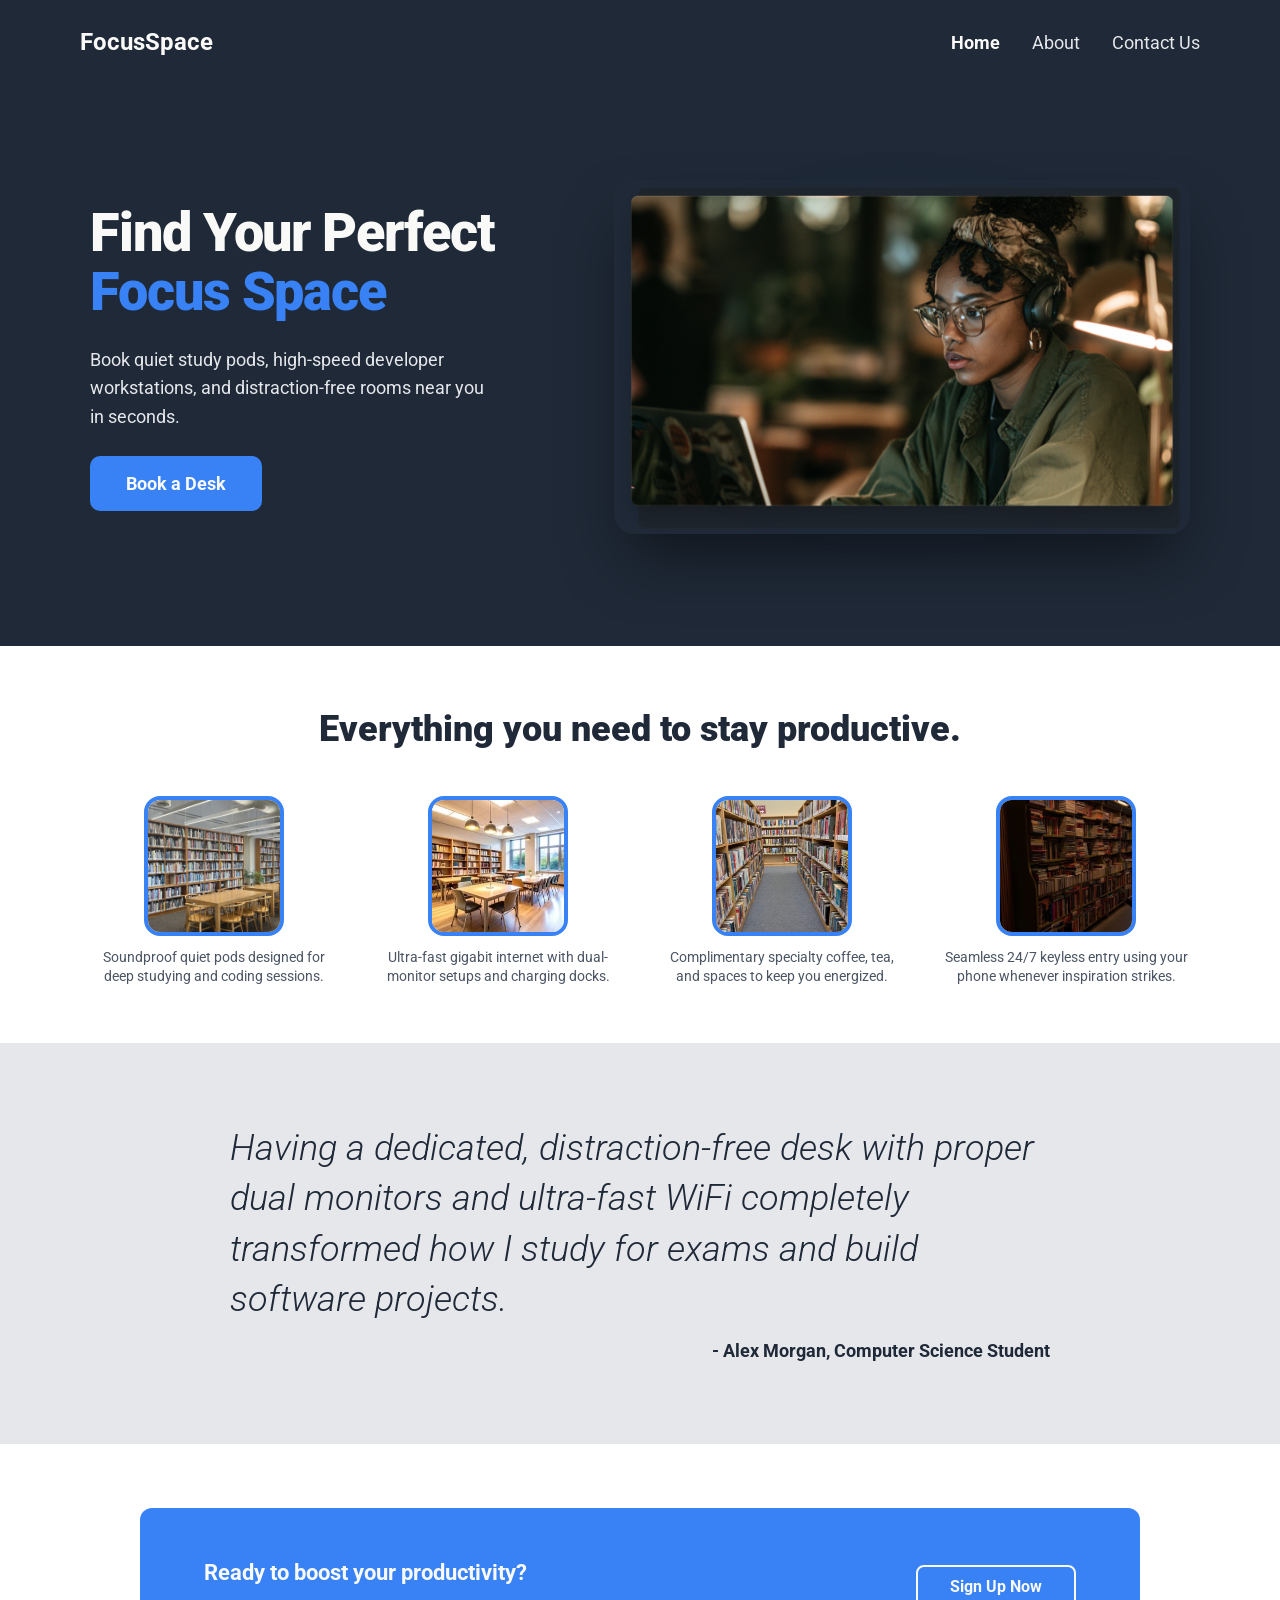
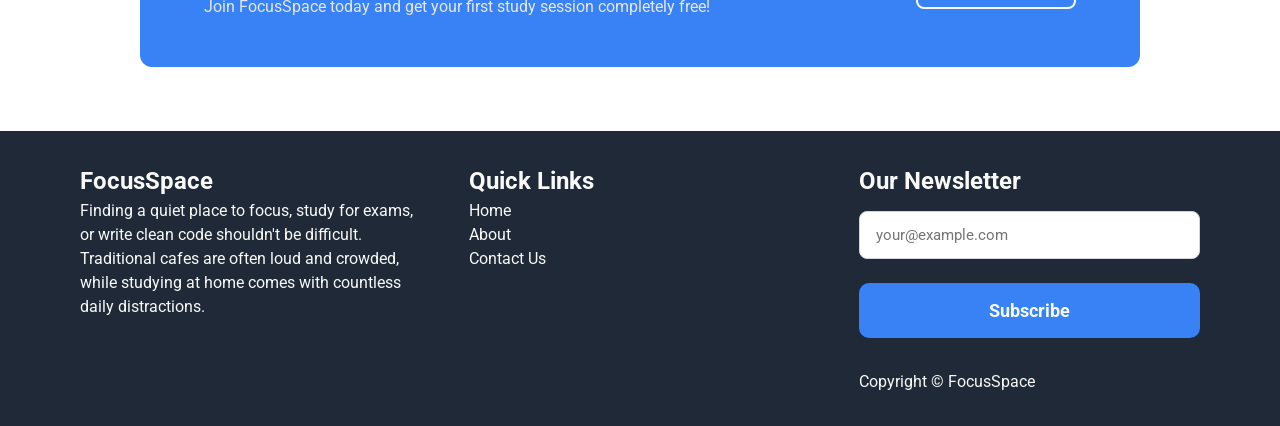
==== commit f975876a: "Polish hero, cards, and about image; footer nav - Enlarge hero image, refine headline type, add soft" ====
--- a/index.html
+++ b/index.html
@@ -38,7 +38,7 @@
       <section class="hero-section">
         <div class="hero-container">
           <div class="hero-text">
-            <h1>Find Your Perfect Focus Space</h1>
+            <h1>Find Your Perfect <span>Focus Space</span></h1>
             <p>
               Book quiet study pods, high-speed developer workstations, and
               distraction-free rooms near you in seconds.
@@ -47,8 +47,8 @@
           </div>
           <div class="hero-image">
             <picture>
-              <source srcset="img/main.jpeg" media="(max-width: 600px)" />
-              <img src="img/main.jpeg" alt="FocusSpace Workspace" />
+              <source srcset="img/hero-img.png" media="(max-width: 600px)" />
+              <img src="img/hero-img.png" alt="FocusSpace Workspace" />
             </picture>
           </div>
         </div>
@@ -135,11 +135,13 @@
       </div>
       <div class="footer-column">
         <h2>Quick Links</h2>
-        <div class="footer-links">
-          <a href="./index.html">Home</a>
-          <a href="./about.html">About</a>
-          <a href="./contact.html">Contact Us</a>
-        </div>
+        <nav class="footer-links">
+          <ul>
+            <li><a href="./index.html">Home</a></li>
+            <li><a href="./about.html">About</a></li>
+            <li><a href="./contact.html">Contact Us</a></li>
+          </ul>
+        </nav>
       </div>
       <div class="footer-column">
         <h2>Our Newsletter</h2>
--- a/main.css
+++ b/main.css
@@ -99,14 +99,16 @@
 
 .hero-section {
   background-color: var(--bg-dark);
-  padding: 48px 24px 72px;
+  padding: 56px 24px 72px;
+  position: relative;
+  overflow: hidden;
 }
 
 .hero-container {
   display: flex;
   flex-direction: column-reverse;
   align-items: center;
-  gap: 32px;
+  gap: 48px;
   max-width: 1100px;
   margin: 0 auto;
 }
@@ -115,21 +117,28 @@
   display: flex;
   flex-direction: column;
   align-items: flex-start;
-  gap: 16px;
+  gap: 24px;
   flex: 1;
 }
 
 .hero-text h1 {
-  font-size: 32px;
+  font-size: clamp(36px, 5vw, 54px);
   font-weight: 900;
   color: var(--text-main);
-  line-height: 1.15;
+  line-height: 1.1;
+  letter-spacing: -0.02em;
+  text-wrap: balance;
 }
 
 .hero-text p {
   font-size: 18px;
   color: var(--text-sub);
-  line-height: 1.5;
+  line-height: 1.6;
+  max-width: 46ch;
+}
+
+.hero-text span {
+    color: var(--color-accent);
 }
 
 .btn-primary {
@@ -139,30 +148,52 @@
   font-size: 18px;
   font-weight: 700;
   text-decoration: none;
-  padding: 10px 32px;
-  border-radius: 8px;
+  padding: 14px 36px;
+  border-radius: 10px;
   border: none;
   cursor: pointer;
-  transition: opacity 0.2s;
+  transition: opacity 0.2s, transform 0.2s, box-shadow 0.2s;
 }
 
 .btn-primary:hover {
-  opacity: 0.9;
+  opacity: 0.95;
+  transform: translateY(-2px);
+  box-shadow: 0 10px 24px rgba(56, 130, 246, 0.35);
 }
 
 .hero-image {
-  flex: 1;
-  width: 100%;
-  display: flex;
-  justify-content: center;
+  flex: 1.25;
+  width: 100%;
+  display: flex;
+  justify-content: center;
+  position: relative;
+}
+
+.hero-image::before {
+  content: "";
+  position: absolute;
+  width: 80%;
+  height: 75%;
+  top: 12%;
+  left: 10%;
+  background: radial-gradient(
+    ellipse at center,
+    rgba(56, 130, 246, 0.3) 0%,
+    transparent 70%
+  );
+  filter: blur(48px);
+  z-index: 0;
 }
 
 .hero-image img {
-  width: 100%;
-  max-width: 450px;
-  height: 250px;
+  position: relative;
+  z-index: 1;
+  width: 100%;
+  max-width: 680px;
+  height: auto;
   object-fit: cover;
-  border-radius: 8px;
+  border-radius: 20px;
+  box-shadow: 0 32px 64px -16px rgba(0, 0, 0, 0.55);
 }
 
 .info-section {
@@ -185,7 +216,7 @@
   display: flex;
   flex-wrap: wrap;
   justify-content: center;
-  gap: 36px;
+  gap: 32px 20px;
   max-width: 1100px;
   width: 100%;
 }
@@ -195,13 +226,15 @@
   flex-direction: column;
   align-items: center;
   gap: 12px;
-  width: 180px;
+  flex: 0 0 calc(50% - 10px);
+  min-width: 0;
   text-align: center;
 }
 
 .card-image-box {
-  width: 140px;
-  height: 140px;
+  width: 100%;
+  max-width: 140px;
+  aspect-ratio: 1;
   border: 4px solid var(--color-accent);
   border-radius: 16px;
   overflow: hidden;
@@ -353,18 +386,20 @@
 }
 
 .about-image {
-  flex: 1;
-  width: 100%;
-  display: flex;
-  justify-content: center;
+  flex: 1.15;
+  width: 100%;
+  display: flex;
+  justify-content: center;
+  align-items: center;
 }
 
 .about-image img {
   width: 100%;
-  max-width: 480px;
-  height: 300px;
+  max-width: 520px;
+  aspect-ratio: 4 / 5;
   object-fit: cover;
-  border-radius: 12px;
+  border-radius: 20px;
+  box-shadow: 0 24px 48px -20px rgba(31, 41, 55, 0.3);
 }
 
 .about-stats-section {
@@ -478,8 +513,11 @@
 }
 
 @media (min-width: 768px) {
-  .hero-text h1 {
-    font-size: 40px;
+  .cards-container {
+    gap: 36px;
+  }
+  .info-card {
+    flex-basis: calc(25% - 27px);
   }
   .quote-container blockquote {
     font-size: 32px;
@@ -525,19 +563,16 @@
   }
 
   .hero-section {
-    padding: 72px 80px 100px;
+    padding: 96px 80px 112px;
   }
 
   .hero-container {
     flex-direction: row;
+    align-items: center;
     justify-content: space-between;
     gap: 64px;
   }
 
-  .hero-text h1 {
-    font-size: 48px;
-  }
-
   .quote-container blockquote {
     font-size: 36px;
   }
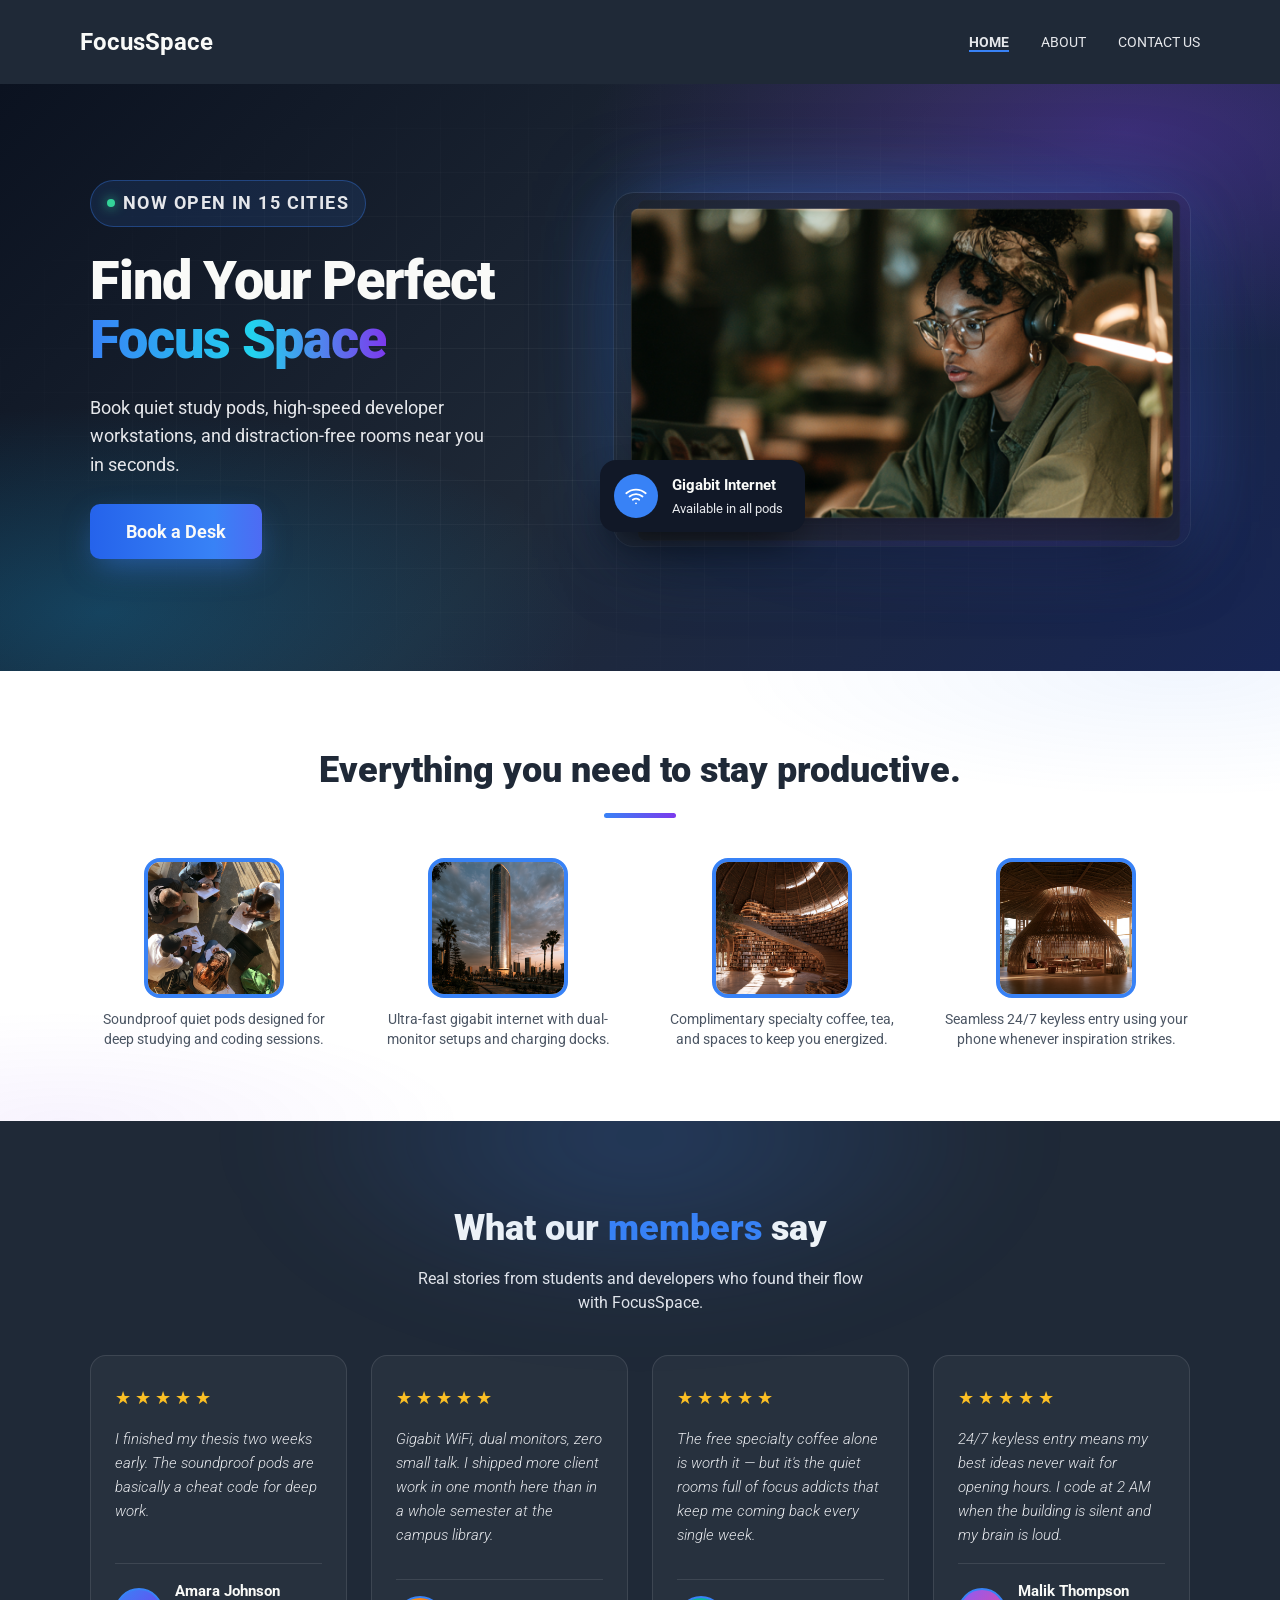
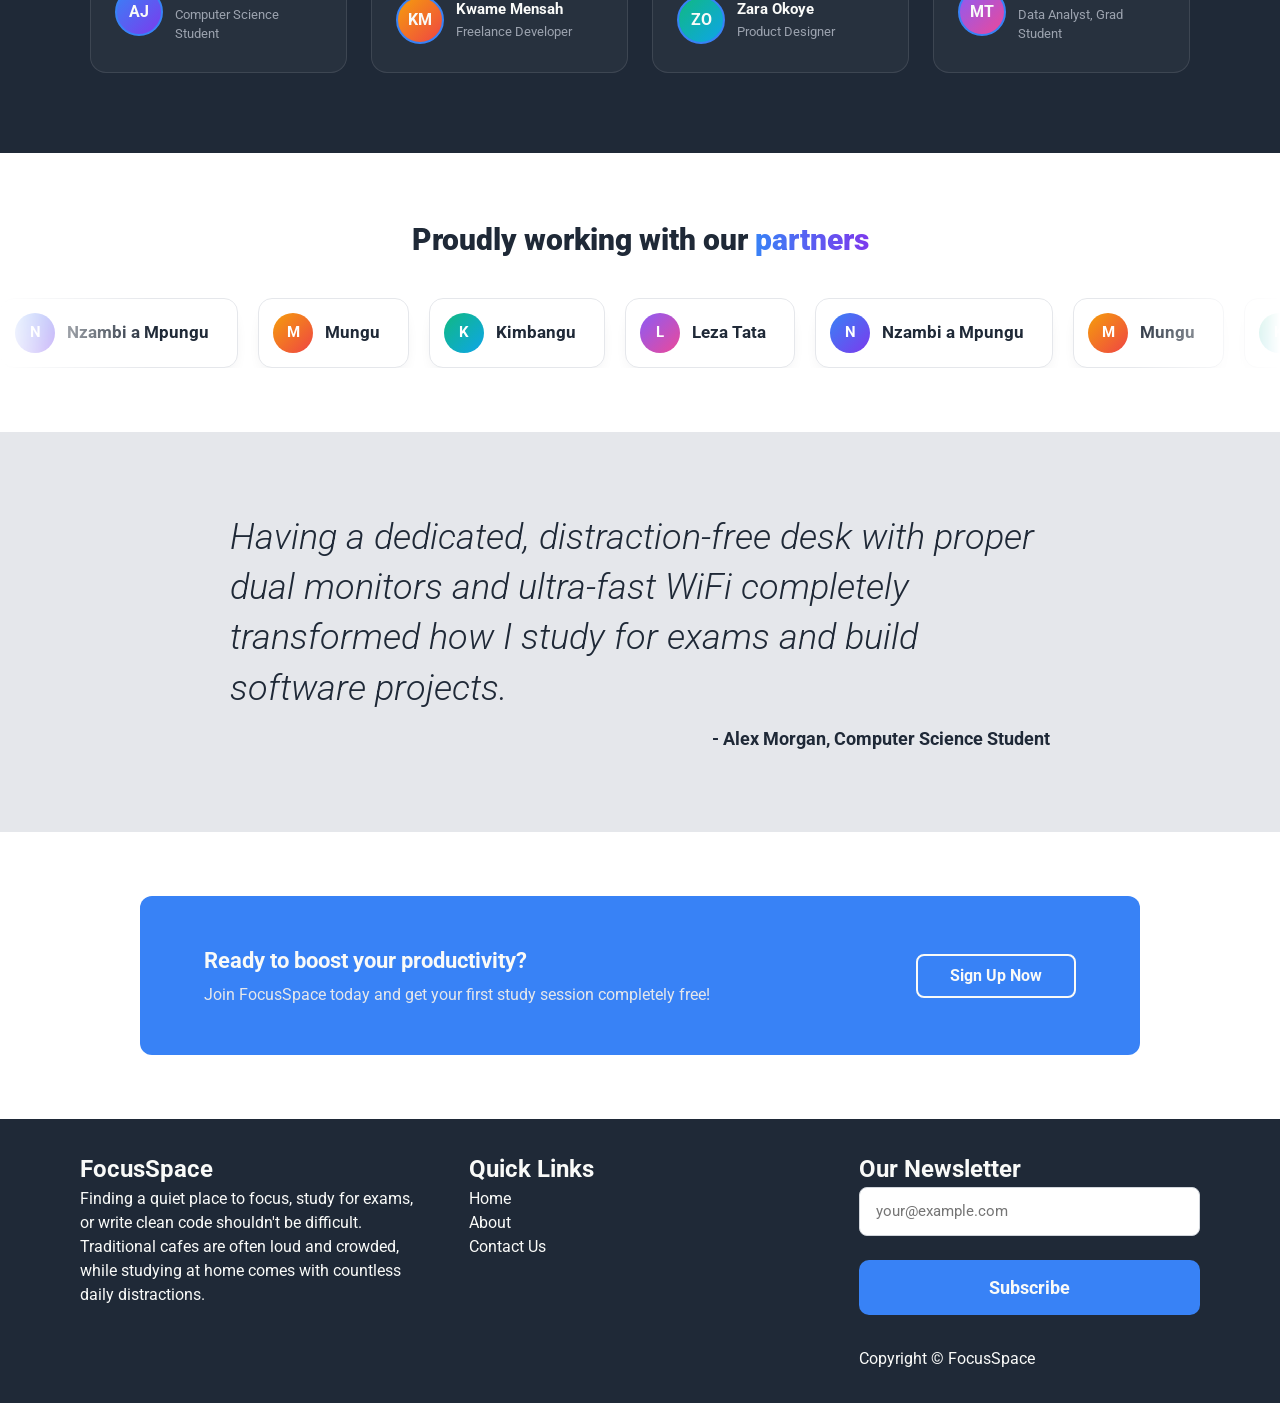
==== commit ff6afe6a: "Pushingggg" ====
--- a/index.html
+++ b/index.html
@@ -38,6 +38,7 @@
       <section class="hero-section">
         <div class="hero-container">
           <div class="hero-text">
+            <p class="hero-badge">Now open in 15 cities</p>
             <h1>Find Your Perfect <span>Focus Space</span></h1>
             <p>
               Book quiet study pods, high-speed developer workstations, and
@@ -50,6 +51,27 @@
               <source srcset="img/hero-img.png" media="(max-width: 600px)" />
               <img src="img/hero-img.png" alt="FocusSpace Workspace" />
             </picture>
+            <div class="hero-banner">
+              <div class="hero-banner-icon" aria-hidden="true">
+                <svg
+                  viewBox="0 0 24 24"
+                  fill="none"
+                  stroke="currentColor"
+                  stroke-width="2"
+                  stroke-linecap="round"
+                  stroke-linejoin="round"
+                >
+                  <path d="M5 12.55a11 11 0 0 1 14.08 0"></path>
+                  <path d="M1.42 9a16 16 0 0 1 21.16 0"></path>
+                  <path d="M8.53 16.11a6 6 0 0 1 6.95 0"></path>
+                  <line x1="12" y1="20" x2="12.01" y2="20"></line>
+                </svg>
+              </div>
+              <div class="hero-banner-text">
+                <strong>Gigabit Internet</strong>
+                <span>Available in all pods</span>
+              </div>
+            </div>
           </div>
         </div>
       </section>
@@ -59,7 +81,7 @@
         <div class="cards-container">
           <article class="info-card">
             <div class="card-image-box">
-              <img src="img/pod.jpeg" alt="Quiet study pod" />
+              <img src="img/space-1.png" alt="Quiet study pod" />
             </div>
             <p>
               Soundproof quiet pods designed for deep studying and coding
@@ -69,7 +91,10 @@
 
           <article class="info-card">
             <div class="card-image-box">
-              <img src="img/desk.jpeg" alt="Dedicated workstation desk" />
+              <img
+                src="img/space-5.png"
+                alt="Futuristic hut library with curved bookshelves"
+              />
             </div>
             <p>
               Ultra-fast gigabit internet with dual-monitor setups and charging
@@ -79,7 +104,10 @@
 
           <article class="info-card">
             <div class="card-image-box">
-              <img src="img/access.jpeg" alt="Open study library access" />
+              <img
+                src="img/space-3.png"
+                alt="Student carrying a stack of books"
+              />
             </div>
             <p>
               Complimentary specialty coffee, tea, and spaces to keep you
@@ -89,13 +117,131 @@
 
           <article class="info-card">
             <div class="card-image-box">
-              <img src="img/hero.jpeg" alt="24/7 Smart access" />
+              <img
+                src="img/space-4.png"
+                alt="Students studying together in a hub space"
+              />
             </div>
             <p>
               Seamless 24/7 keyless entry using your phone whenever inspiration
               strikes.
             </p>
           </article>
+        </div>
+      </section>
+
+      <section class="testimonials-section">
+        <h2>What our <span>members</span> say</h2>
+        <p class="testimonials-subtitle">
+          Real stories from students and developers who found their flow with
+          FocusSpace.
+        </p>
+
+        <div class="testimonials-container">
+          <article class="testimonial-card">
+            <div class="stars" role="img" aria-label="Rated 5 out of 5 stars">
+              &#9733;&#9733;&#9733;&#9733;&#9733;
+            </div>
+            <blockquote>
+              I finished my thesis two weeks early. The soundproof pods are
+              basically a cheat code for deep work.
+            </blockquote>
+            <div class="testimonial-author">
+              <!-- Placeholder avatar: swap this div for a photo when you have one, e.g.
+                <img class="testimonial-avatar" src="img/avatars/amara.jpg" alt="Amara Johnson" /> -->
+              <div class="testimonial-avatar" aria-hidden="true">AJ</div>
+              <div class="testimonial-meta">
+                <span class="testimonial-name">Amara Johnson</span>
+                <span class="testimonial-role">Computer Science Student</span>
+              </div>
+            </div>
+          </article>
+
+          <article class="testimonial-card">
+            <div class="stars" role="img" aria-label="Rated 5 out of 5 stars">
+              &#9733;&#9733;&#9733;&#9733;&#9733;
+            </div>
+            <blockquote>
+              Gigabit WiFi, dual monitors, zero small talk. I shipped more
+              client work in one month here than in a whole semester at the
+              campus library.
+            </blockquote>
+            <div class="testimonial-author">
+              <div class="testimonial-avatar" aria-hidden="true">KM</div>
+              <div class="testimonial-meta">
+                <span class="testimonial-name">Kwame Mensah</span>
+                <span class="testimonial-role">Freelance Developer</span>
+              </div>
+            </div>
+          </article>
+
+          <article class="testimonial-card">
+            <div class="stars" role="img" aria-label="Rated 5 out of 5 stars">
+              &#9733;&#9733;&#9733;&#9733;&#9733;
+            </div>
+            <blockquote>
+              The free specialty coffee alone is worth it &mdash; but it's the
+              quiet rooms full of focus addicts that keep me coming back every
+              single week.
+            </blockquote>
+            <div class="testimonial-author">
+              <div class="testimonial-avatar" aria-hidden="true">ZO</div>
+              <div class="testimonial-meta">
+                <span class="testimonial-name">Zara Okoye</span>
+                <span class="testimonial-role">Product Designer</span>
+              </div>
+            </div>
+          </article>
+
+          <article class="testimonial-card">
+            <div class="stars" role="img" aria-label="Rated 5 out of 5 stars">
+              &#9733;&#9733;&#9733;&#9733;&#9733;
+            </div>
+            <blockquote>
+              24/7 keyless entry means my best ideas never wait for opening
+              hours. I code at 2 AM when the building is silent and my brain is
+              loud.
+            </blockquote>
+            <div class="testimonial-author">
+              <div class="testimonial-avatar" aria-hidden="true">MT</div>
+              <div class="testimonial-meta">
+                <span class="testimonial-name">Malik Thompson</span>
+                <span class="testimonial-role">Data Analyst, Grad Student</span>
+              </div>
+            </div>
+          </article>
+        </div>
+      </section>
+
+      <section class="partners-section">
+        <h2>Proudly working with our <span>partners</span></h2>
+        <div class="partners-carousel" aria-label="Our partners">
+          <div class="partners-track">
+            <ul class="partners-set">
+              <li class="partner"><span class="partner-mark" aria-hidden="true">N</span>Nzambi a Mpungu</li>
+              <li class="partner"><span class="partner-mark" aria-hidden="true">M</span>Mungu</li>
+              <li class="partner"><span class="partner-mark" aria-hidden="true">K</span>Kimbangu</li>
+              <li class="partner"><span class="partner-mark" aria-hidden="true">L</span>Leza Tata</li>
+            </ul>
+            <ul class="partners-set" aria-hidden="true">
+              <li class="partner"><span class="partner-mark" aria-hidden="true">N</span>Nzambi a Mpungu</li>
+              <li class="partner"><span class="partner-mark" aria-hidden="true">M</span>Mungu</li>
+              <li class="partner"><span class="partner-mark" aria-hidden="true">K</span>Kimbangu</li>
+              <li class="partner"><span class="partner-mark" aria-hidden="true">L</span>Leza Tata</li>
+            </ul>
+            <ul class="partners-set" aria-hidden="true">
+              <li class="partner"><span class="partner-mark" aria-hidden="true">N</span>Nzambi a Mpungu</li>
+              <li class="partner"><span class="partner-mark" aria-hidden="true">M</span>Mungu</li>
+              <li class="partner"><span class="partner-mark" aria-hidden="true">K</span>Kimbangu</li>
+              <li class="partner"><span class="partner-mark" aria-hidden="true">L</span>Leza Tata</li>
+            </ul>
+            <ul class="partners-set" aria-hidden="true">
+              <li class="partner"><span class="partner-mark" aria-hidden="true">N</span>Nzambi a Mpungu</li>
+              <li class="partner"><span class="partner-mark" aria-hidden="true">M</span>Mungu</li>
+              <li class="partner"><span class="partner-mark" aria-hidden="true">K</span>Kimbangu</li>
+              <li class="partner"><span class="partner-mark" aria-hidden="true">L</span>Leza Tata</li>
+            </ul>
+          </div>
         </div>
       </section>
 
--- a/main.css
+++ b/main.css
@@ -1,7 +1,14 @@
 @import url("https://fonts.googleapis.com/css2?family=Roboto:ital,wght@0,300;0,400;0,700;0,900;1,300&display=swap");
 
 @import url("./css/reset.css");
+@import url("./css/pages/contact.css");
 @import url("./css/footer.css");
+
+@property --num {
+  syntax: "<integer>";
+  inherits: false;
+  initial-value: 0;
+}
 
 * {
   margin: 0;
@@ -16,13 +23,14 @@
   --color-accent: #3882f6;
   --bg-quote: #e5e7eb;
   --text-quote: #1f2937;
+  --text-small: #1f2937;
   --text-info-header: #1f2937;
   --color-white: #ffffff;
   --font-family: "Roboto", sans-serif;
 }
 
 body {
-  font-family: var(--font-family);
+  font-family: var(--font-family), serif;
   display: flex;
   flex-direction: column;
   min-height: 100vh;
@@ -34,7 +42,9 @@
   background-color: var(--bg-dark);
   display: flex;
   flex-direction: column;
-  padding: 16px 24px;
+  padding: 1rem 1.5rem;
+  position: sticky;
+  top: 0;
 }
 
 .header-bar {
@@ -87,23 +97,65 @@
 header nav ul li a {
   text-decoration: none;
   color: var(--text-sub);
-  font-size: 18px;
+  font-size: 0.875rem;
   transition: color 0.2s;
-}
-
-header nav ul li a:hover,
+  text-transform: uppercase;
+}
+
+
 header nav ul li a[aria-current="page"] {
-  color: var(--text-main);
+  font-weight: 700;
+  border-bottom: 2px solid var(--color-accent);
+}
+
+header nav ul li a:hover:not([aria-current="page"]) {
   font-weight: 700;
 }
 
 .hero-section {
-  background-color: var(--bg-dark);
+  background:
+    radial-gradient(
+      ellipse 60% 55% at 88% 8%,
+      rgba(124, 58, 237, 0.32) 0%,
+      transparent 70%
+    ),
+    radial-gradient(
+      ellipse 55% 50% at 8% 90%,
+      rgba(14, 165, 233, 0.26) 0%,
+      transparent 70%
+    ),
+    linear-gradient(135deg, #0b1220 0%, #1f2937 52%, #172554 100%);
   padding: 56px 24px 72px;
   position: relative;
   overflow: hidden;
 }
 
+/* Subtle tech grid, fading out toward the edges */
+.hero-section::after {
+  content: "";
+  position: absolute;
+  inset: 0;
+  z-index: 0;
+  background-image: linear-gradient(
+      rgba(255, 255, 255, 0.045) 1px,
+      transparent 1px
+    ),
+    linear-gradient(90deg, rgba(255, 255, 255, 0.045) 1px, transparent 1px);
+  background-size: 44px 44px;
+  -webkit-mask-image: radial-gradient(
+    ellipse at center,
+    black 25%,
+    transparent 78%
+  );
+  mask-image: radial-gradient(ellipse at center, black 25%, transparent 78%);
+  pointer-events: none;
+}
+
+.spacer-big {
+  margin: 3rem 0;
+  background-color: var(--bg-quote);
+}
+
 .hero-container {
   display: flex;
   flex-direction: column-reverse;
@@ -111,6 +163,32 @@
   gap: 48px;
   max-width: 1100px;
   margin: 0 auto;
+  position: relative;
+  z-index: 1;
+}
+
+.hero-badge {
+  display: inline-flex;
+  align-items: center;
+  gap: 8px;
+  padding: 8px 16px;
+  border-radius: 999px;
+  background-color: rgba(56, 130, 246, 0.12);
+  border: 1px solid rgba(56, 130, 246, 0.35);
+  color: var(--text-sub);
+  font-size: 13px;
+  font-weight: 700;
+  letter-spacing: 0.08em;
+  text-transform: uppercase;
+}
+
+.hero-badge::before {
+  content: "";
+  width: 8px;
+  height: 8px;
+  border-radius: 50%;
+  background-color: #34d399;
+  box-shadow: 0 0 12px rgba(52, 211, 153, 0.9);
 }
 
 .hero-text {
@@ -138,7 +216,11 @@
 }
 
 .hero-text span {
-    color: var(--color-accent);
+  background-image: linear-gradient(90deg, #3882f6 0%, #22d3ee 55%, #7c3aed 100%);
+  background-clip: text;
+  -webkit-background-clip: text;
+  color: transparent;
+  -webkit-text-fill-color: transparent;
 }
 
 .btn-primary {
@@ -161,6 +243,21 @@
   box-shadow: 0 10px 24px rgba(56, 130, 246, 0.35);
 }
 
+/* Vibrant gradient variant, hero only */
+.hero-text .btn-primary {
+  background-image: linear-gradient(90deg, #2563eb 0%, #3882f6 45%, #7c3aed 100%);
+  background-size: 160% 100%;
+  box-shadow: 0 12px 32px -8px rgba(56, 130, 246, 0.55);
+  transition: opacity 0.2s, transform 0.2s, box-shadow 0.2s,
+    background-position 0.35s ease;
+}
+
+.hero-text .btn-primary:hover {
+  opacity: 1;
+  background-position: 100% 0;
+  box-shadow: 0 16px 40px -8px rgba(124, 58, 237, 0.6);
+}
+
 .hero-image {
   flex: 1.25;
   width: 100%;
@@ -172,17 +269,24 @@
 .hero-image::before {
   content: "";
   position: absolute;
-  width: 80%;
-  height: 75%;
-  top: 12%;
-  left: 10%;
-  background: radial-gradient(
-    ellipse at center,
-    rgba(56, 130, 246, 0.3) 0%,
-    transparent 70%
-  );
+  width: 90%;
+  height: 85%;
+  top: 8%;
+  left: 5%;
+  background:
+    radial-gradient(
+      ellipse at 30% 30%,
+      rgba(56, 130, 246, 0.45) 0%,
+      transparent 60%
+    ),
+    radial-gradient(
+      ellipse at 75% 70%,
+      rgba(124, 58, 237, 0.45) 0%,
+      transparent 60%
+    );
   filter: blur(48px);
   z-index: 0;
+  animation: hero-glow-drift 8s ease-in-out infinite;
 }
 
 .hero-image img {
@@ -193,12 +297,75 @@
   height: auto;
   object-fit: cover;
   border-radius: 20px;
-  box-shadow: 0 32px 64px -16px rgba(0, 0, 0, 0.55);
+  box-shadow:
+    0 32px 64px -16px rgba(0, 0, 0, 0.55),
+    0 0 0 1px rgba(255, 255, 255, 0.08),
+    0 0 90px -18px rgba(56, 130, 246, 0.55);
+}
+
+.hero-banner {
+  position: absolute;
+  left: -14px;
+  bottom: 14px;
+  z-index: 2;
+  display: flex;
+  align-items: center;
+  gap: 14px;
+  padding: 14px 22px 14px 14px;
+  background-color: #111827;
+  border-radius: 16px;
+  box-shadow: 0 20px 40px -12px rgba(0, 0, 0, 0.6);
+  animation: hero-banner-bounce 1.8s ease-in-out infinite;
+}
+
+.hero-banner-icon {
+  width: 44px;
+  height: 44px;
+  flex-shrink: 0;
+  border-radius: 50%;
+  background-color: var(--color-accent);
+  display: flex;
+  align-items: center;
+  justify-content: center;
+}
+
+.hero-banner-icon svg {
+  width: 22px;
+  height: 22px;
+  color: var(--color-white);
+}
+
+.hero-banner-text {
+  display: flex;
+  flex-direction: column;
+  gap: 2px;
+}
+
+.hero-banner-text strong {
+  font-size: 15px;
+  font-weight: 700;
+  color: var(--text-main);
+}
+
+.hero-banner-text span {
+  font-size: 13px;
+  color: var(--text-sub);
 }
 
 .info-section {
-  padding: 56px 24px;
-  background-color: var(--color-white);
+  padding: 72px 24px;
+  background:
+    radial-gradient(
+      ellipse 50% 40% at 92% 0%,
+      rgba(56, 130, 246, 0.07) 0%,
+      transparent 70%
+    ),
+    radial-gradient(
+      ellipse 45% 35% at 5% 100%,
+      rgba(124, 58, 237, 0.06) 0%,
+      transparent 70%
+    ),
+    var(--color-white);
   display: flex;
   flex-direction: column;
   align-items: center;
@@ -210,6 +377,17 @@
   font-weight: 900;
   color: var(--text-info-header);
   text-align: center;
+  text-wrap: balance;
+}
+
+.info-section h2::after {
+  content: "";
+  display: block;
+  width: 72px;
+  height: 5px;
+  border-radius: 999px;
+  margin: 16px auto 0;
+  background: linear-gradient(90deg, #3882f6, #7c3aed);
 }
 
 .cards-container {
@@ -253,6 +431,258 @@
   font-size: 14px;
   color: #4b5563;
   line-height: 1.4;
+}
+
+.testimonials-section {
+  background-color: var(--bg-dark);
+  padding: 80px 24px;
+  display: flex;
+  flex-direction: column;
+  align-items: center;
+  gap: 12px;
+  position: relative;
+  overflow: hidden;
+}
+
+.testimonials-section::before {
+  content: "";
+  position: absolute;
+  width: 60%;
+  height: 55%;
+  top: -25%;
+  left: 20%;
+  background: radial-gradient(
+    ellipse at center,
+    rgba(56, 130, 246, 0.22) 0%,
+    transparent 70%
+  );
+  filter: blur(48px);
+  pointer-events: none;
+}
+
+.testimonials-section h2 {
+  font-size: 36px;
+  font-weight: 900;
+  color: var(--text-main);
+  text-align: center;
+  text-wrap: balance;
+}
+
+.testimonials-section h2 span {
+  color: var(--color-accent);
+}
+
+.testimonials-subtitle {
+  font-size: 16px;
+  color: var(--text-sub);
+  text-align: center;
+  max-width: 52ch;
+}
+
+.testimonials-container {
+  display: flex;
+  flex-wrap: wrap;
+  justify-content: center;
+  align-items: stretch;
+  gap: 24px;
+  width: 100%;
+  max-width: 1100px;
+  margin-top: 28px;
+  position: relative;
+  z-index: 1;
+}
+
+.testimonial-card {
+  display: flex;
+  flex-direction: column;
+  gap: 16px;
+  flex: 1 1 100%;
+  min-width: 0;
+  background-color: rgba(255, 255, 255, 0.04);
+  border: 1px solid rgba(255, 255, 255, 0.1);
+  border-radius: 16px;
+  padding: 28px 24px;
+  transition: transform 0.2s, border-color 0.2s, box-shadow 0.2s;
+}
+
+.testimonial-card:hover {
+  transform: translateY(-4px);
+  border-color: rgba(56, 130, 246, 0.55);
+  box-shadow: 0 20px 40px -16px rgba(0, 0, 0, 0.55);
+}
+
+.stars {
+  color: #fbbf24;
+  font-size: 18px;
+  letter-spacing: 4px;
+}
+
+.testimonial-card blockquote {
+  font-size: 15px;
+  font-weight: 300;
+  font-style: italic;
+  color: var(--text-sub);
+  line-height: 1.6;
+  flex: 1;
+}
+
+.testimonial-author {
+  display: flex;
+  align-items: center;
+  gap: 12px;
+  padding-top: 16px;
+  border-top: 1px solid rgba(255, 255, 255, 0.1);
+}
+
+/* Works as an initials placeholder (div) or as a real photo (img):
+   drop in <img class="testimonial-avatar" src="..." alt="..." /> later. */
+.testimonial-avatar {
+  width: 48px;
+  height: 48px;
+  flex-shrink: 0;
+  border-radius: 50%;
+  border: 2px solid var(--color-accent);
+  background: linear-gradient(135deg, var(--color-accent), #7c3aed);
+  display: flex;
+  align-items: center;
+  justify-content: center;
+  font-size: 16px;
+  font-weight: 700;
+  color: var(--text-main);
+  object-fit: cover;
+}
+
+.testimonial-card:nth-child(2) .testimonial-avatar {
+  background: linear-gradient(135deg, #f59e0b, #ef4444);
+}
+
+.testimonial-card:nth-child(3) .testimonial-avatar {
+  background: linear-gradient(135deg, #10b981, #0ea5e9);
+}
+
+.testimonial-card:nth-child(4) .testimonial-avatar {
+  background: linear-gradient(135deg, #8b5cf6, #ec4899);
+}
+
+.testimonial-meta {
+  display: flex;
+  flex-direction: column;
+  gap: 2px;
+}
+
+.testimonial-name {
+  font-size: 15px;
+  font-weight: 700;
+  color: var(--text-main);
+}
+
+.testimonial-role {
+  font-size: 13px;
+  color: #9ca3af;
+}
+
+.partners-section {
+  padding: 64px 0;
+  background-color: var(--color-white);
+  display: flex;
+  flex-direction: column;
+  align-items: center;
+  gap: 36px;
+  overflow: hidden;
+}
+
+.partners-section h2 {
+  font-size: 30px;
+  font-weight: 900;
+  color: var(--text-info-header);
+  text-align: center;
+  padding: 0 24px;
+  text-wrap: balance;
+}
+
+.partners-section h2 span {
+  background-image: linear-gradient(90deg, #3882f6, #7c3aed);
+  background-clip: text;
+  -webkit-background-clip: text;
+  color: transparent;
+  -webkit-text-fill-color: transparent;
+}
+
+.partners-carousel {
+  width: 100%;
+  overflow: hidden;
+  -webkit-mask-image: linear-gradient(
+    90deg,
+    transparent,
+    black 12%,
+    black 88%,
+    transparent
+  );
+  mask-image: linear-gradient(
+    90deg,
+    transparent,
+    black 12%,
+    black 88%,
+    transparent
+  );
+}
+
+.partners-track {
+  display: flex;
+  width: max-content;
+  animation: partners-scroll 28s linear infinite;
+}
+
+.partners-carousel:hover .partners-track {
+  animation-play-state: paused;
+}
+
+.partners-set {
+  list-style: none;
+  display: flex;
+  gap: 20px;
+  /* same spacing as the set gap, so the loop seam is invisible */
+  padding-right: 20px;
+}
+
+.partner {
+  display: flex;
+  align-items: center;
+  gap: 12px;
+  padding: 14px 28px 14px 14px;
+  background-color: var(--color-white);
+  border: 1px solid #e5e7eb;
+  border-radius: 14px;
+  box-shadow: 0 10px 20px -14px rgba(31, 41, 55, 0.3);
+  font-size: 17px;
+  font-weight: 700;
+  color: var(--text-info-header);
+  white-space: nowrap;
+}
+
+.partner-mark {
+  width: 40px;
+  height: 40px;
+  border-radius: 50%;
+  display: flex;
+  align-items: center;
+  justify-content: center;
+  color: var(--color-white);
+  font-size: 15px;
+  font-weight: 700;
+  background: linear-gradient(135deg, #3882f6, #7c3aed);
+}
+
+.partners-set .partner:nth-child(2) .partner-mark {
+  background: linear-gradient(135deg, #f59e0b, #ef4444);
+}
+
+.partners-set .partner:nth-child(3) .partner-mark {
+  background: linear-gradient(135deg, #10b981, #0ea5e9);
+}
+
+.partners-set .partner:nth-child(4) .partner-mark {
+  background: linear-gradient(135deg, #8b5cf6, #ec4899);
 }
 
 .quote-section {
@@ -335,6 +765,8 @@
 }
 
 .page-container {
+  display: flex;
+  flex-direction: column;
   max-width: 1100px;
   margin: 0 auto;
   padding: 48px 24px;
@@ -441,10 +873,24 @@
   color: var(--text-info-header);
   font-weight: 700;
 }
-
-.contact-section {
-  display: flex;
-  justify-content: center;
+.stat-counter {
+  counter-reset: n var(--num);
+}
+
+.stat-counter::after {
+  content: counter(n);
+}
+
+.stat-locations {
+  animation: count-locations 3s forwards;
+}
+
+.stat-members {
+  animation: count-members 3s forwards;
+}
+
+.stat-uptime {
+  animation: count-uptime 3s forwards;
 }
 
 .contact-card {
@@ -461,22 +907,12 @@
 .contact-card h1 {
   font-size: 32px;
   font-weight: 900;
+}
+
+.contact-info h1 {
+  font-size: 4rem;
+  font-weight: 300;
   color: var(--text-info-header);
-  text-align: center;
-}
-
-.contact-card p {
-  font-size: 16px;
-  color: #4b5563;
-  text-align: center;
-  line-height: 1.5;
-}
-
-.contact-form {
-  display: flex;
-  flex-direction: column;
-  gap: 16px;
-  margin-top: 12px;
 }
 
 .form-group {
@@ -519,6 +955,9 @@
   .info-card {
     flex-basis: calc(25% - 27px);
   }
+  .testimonial-card {
+    flex: 1 1 calc(50% - 12px);
+  }
   .quote-container blockquote {
     font-size: 32px;
   }
@@ -576,4 +1015,50 @@
   .quote-container blockquote {
     font-size: 36px;
   }
-}
+
+  .testimonial-card {
+    flex: 1 1 calc(25% - 18px);
+  }
+}
+
+@keyframes count-locations {
+  from { --num: 0; }
+  to   { --num: 15; }
+}
+
+@keyframes count-members {
+  from { --num: 0; }
+  to   { --num: 5; }
+}
+
+@keyframes count-uptime {
+  from { --num: 0; }
+  to   { --num: 99; }
+}
+
+@keyframes hero-banner-bounce {
+  0%, 100% { transform: translateY(0); }
+  50%      { transform: translateY(-12px); }
+}
+
+@keyframes hero-glow-drift {
+  0%, 100% { transform: translate(0, 0) scale(1); }
+  50%      { transform: translate(-4%, 3%) scale(1.06); }
+}
+
+@keyframes partners-scroll {
+  from { transform: translateX(0); }
+  to   { transform: translateX(-25%); } /* exactly one partner set = seamless loop */
+}
+
+@media (prefers-reduced-motion: reduce) {
+  .hero-banner,
+  .hero-image::before,
+  .partners-track {
+    animation: none;
+  }
+
+  .partners-carousel {
+    overflow-x: auto;
+  }
+}
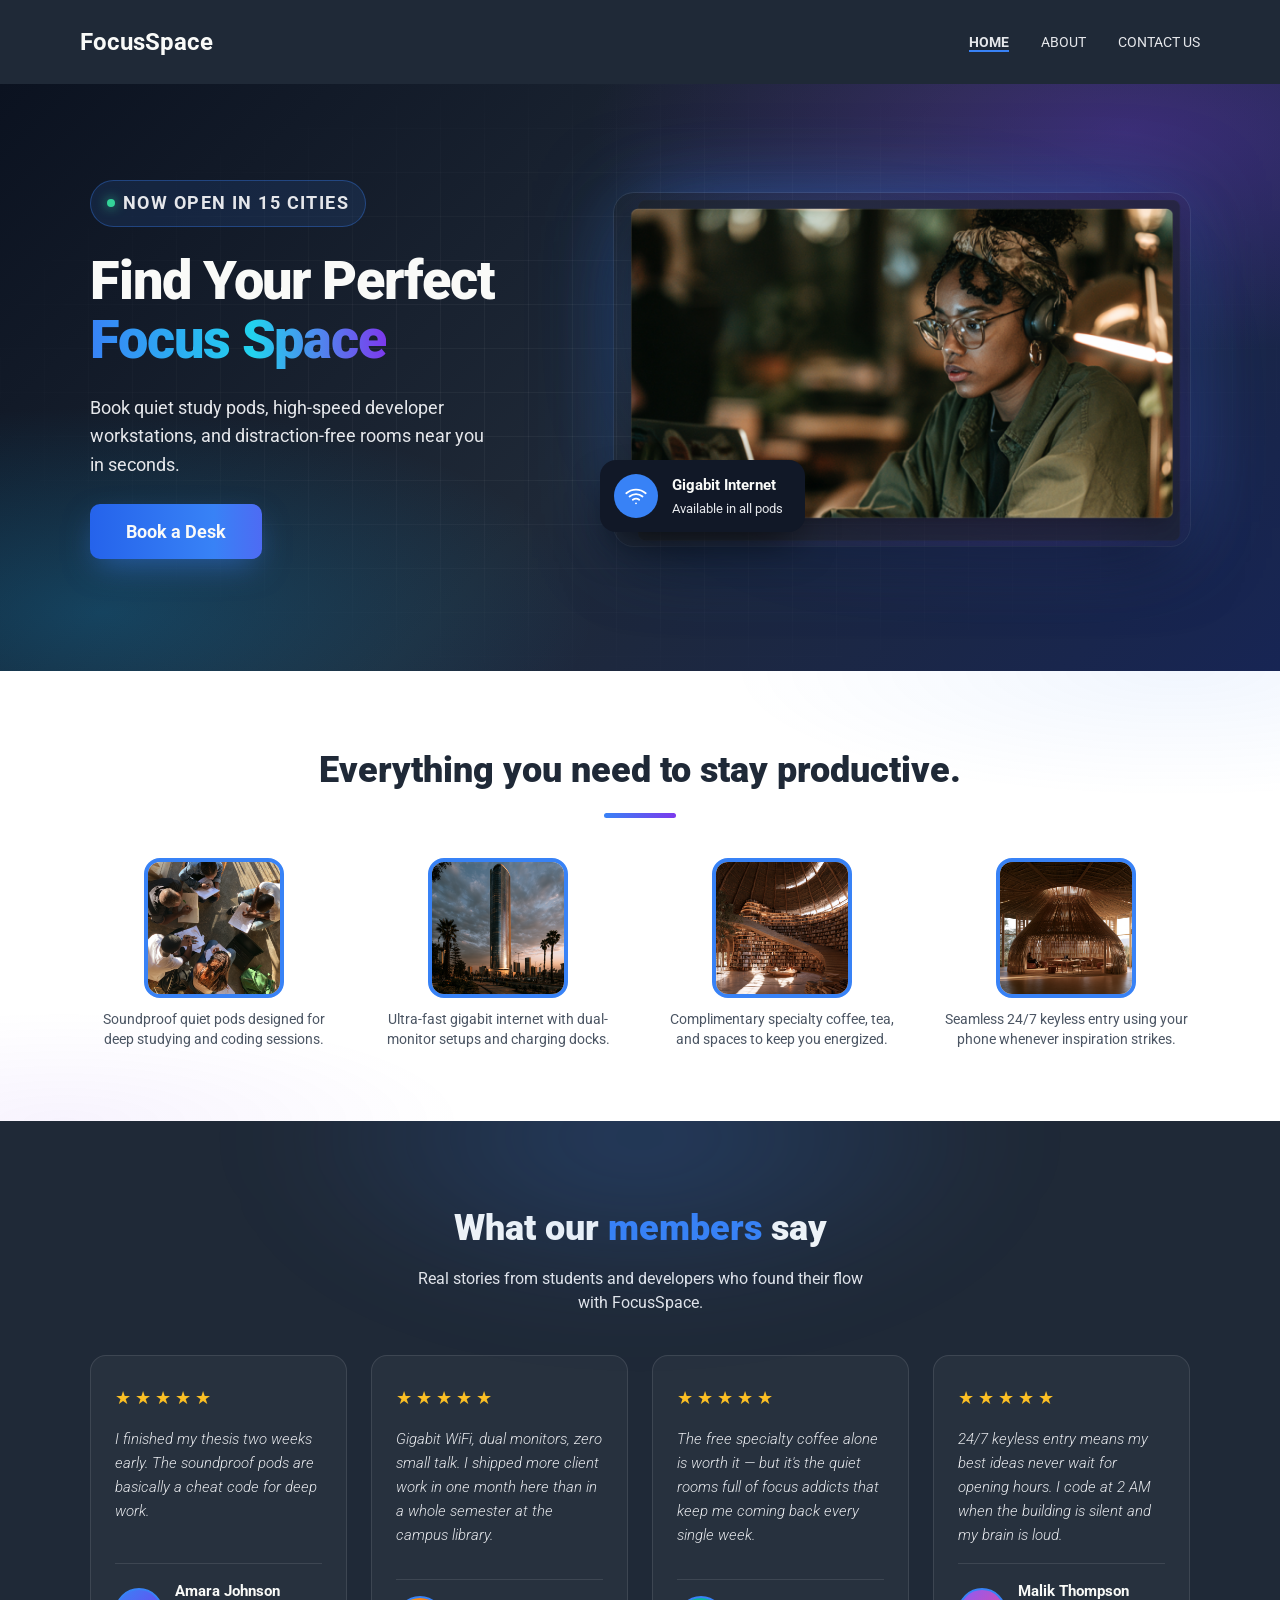
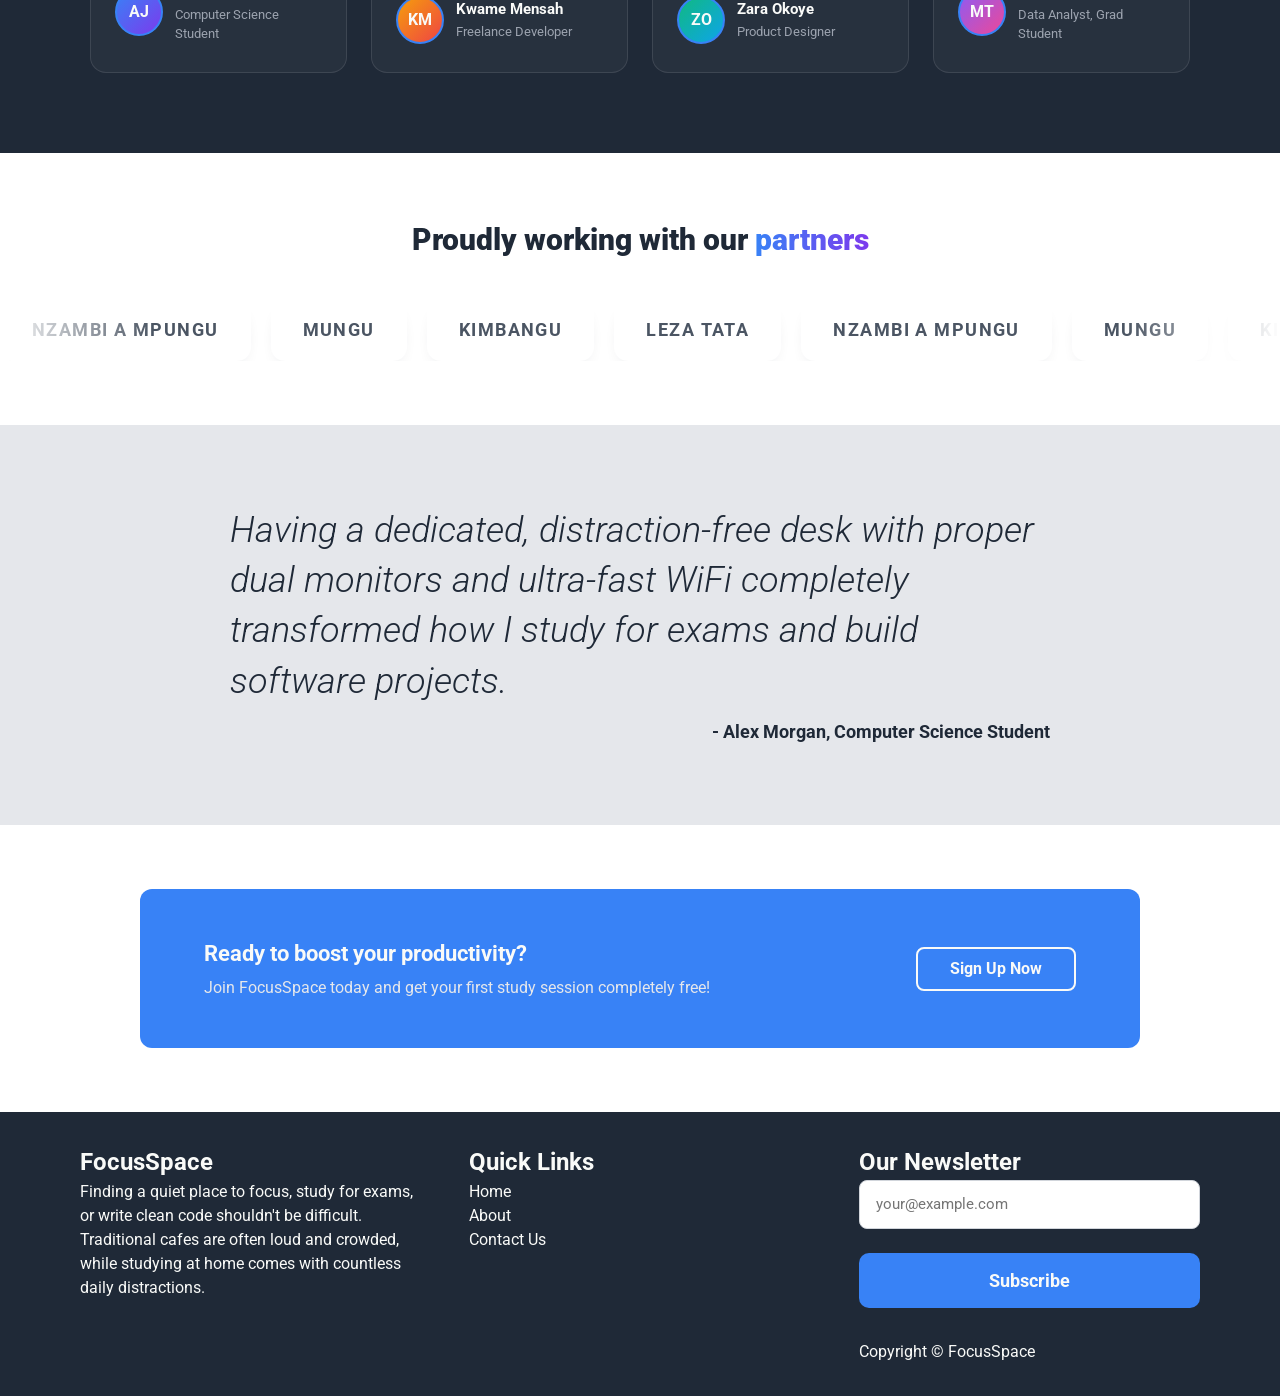
==== commit 1e67f124: "Added testimonies, Added new images, tried to make hero section better" ====
--- a/index.html
+++ b/index.html
@@ -218,28 +218,28 @@
         <div class="partners-carousel" aria-label="Our partners">
           <div class="partners-track">
             <ul class="partners-set">
-              <li class="partner"><span class="partner-mark" aria-hidden="true">N</span>Nzambi a Mpungu</li>
-              <li class="partner"><span class="partner-mark" aria-hidden="true">M</span>Mungu</li>
-              <li class="partner"><span class="partner-mark" aria-hidden="true">K</span>Kimbangu</li>
-              <li class="partner"><span class="partner-mark" aria-hidden="true">L</span>Leza Tata</li>
+              <li class="partner">Nzambi a Mpungu</li>
+              <li class="partner">Mungu</li>
+              <li class="partner">Kimbangu</li>
+              <li class="partner">Leza Tata</li>
             </ul>
             <ul class="partners-set" aria-hidden="true">
-              <li class="partner"><span class="partner-mark" aria-hidden="true">N</span>Nzambi a Mpungu</li>
-              <li class="partner"><span class="partner-mark" aria-hidden="true">M</span>Mungu</li>
-              <li class="partner"><span class="partner-mark" aria-hidden="true">K</span>Kimbangu</li>
-              <li class="partner"><span class="partner-mark" aria-hidden="true">L</span>Leza Tata</li>
+              <li class="partner">Nzambi a Mpungu</li>
+              <li class="partner">Mungu</li>
+              <li class="partner">Kimbangu</li>
+              <li class="partner">Leza Tata</li>
             </ul>
             <ul class="partners-set" aria-hidden="true">
-              <li class="partner"><span class="partner-mark" aria-hidden="true">N</span>Nzambi a Mpungu</li>
-              <li class="partner"><span class="partner-mark" aria-hidden="true">M</span>Mungu</li>
-              <li class="partner"><span class="partner-mark" aria-hidden="true">K</span>Kimbangu</li>
-              <li class="partner"><span class="partner-mark" aria-hidden="true">L</span>Leza Tata</li>
+              <li class="partner">Nzambi a Mpungu</li>
+              <li class="partner">Mungu</li>
+              <li class="partner">Kimbangu</li>
+              <li class="partner">Leza Tata</li>
             </ul>
             <ul class="partners-set" aria-hidden="true">
-              <li class="partner"><span class="partner-mark" aria-hidden="true">N</span>Nzambi a Mpungu</li>
-              <li class="partner"><span class="partner-mark" aria-hidden="true">M</span>Mungu</li>
-              <li class="partner"><span class="partner-mark" aria-hidden="true">K</span>Kimbangu</li>
-              <li class="partner"><span class="partner-mark" aria-hidden="true">L</span>Leza Tata</li>
+              <li class="partner">Nzambi a Mpungu</li>
+              <li class="partner">Mungu</li>
+              <li class="partner">Kimbangu</li>
+              <li class="partner">Leza Tata</li>
             </ul>
           </div>
         </div>
--- a/main.css
+++ b/main.css
@@ -648,41 +648,16 @@
 .partner {
   display: flex;
   align-items: center;
-  gap: 12px;
-  padding: 14px 28px 14px 14px;
+  padding: 18px 32px;
   background-color: var(--color-white);
-  border: 1px solid #e5e7eb;
   border-radius: 14px;
   box-shadow: 0 10px 20px -14px rgba(31, 41, 55, 0.3);
-  font-size: 17px;
-  font-weight: 700;
-  color: var(--text-info-header);
+  font-size: 18px;
+  font-weight: 700;
+  letter-spacing: 0.08em;
+  text-transform: uppercase;
+  color: #4b5563;
   white-space: nowrap;
-}
-
-.partner-mark {
-  width: 40px;
-  height: 40px;
-  border-radius: 50%;
-  display: flex;
-  align-items: center;
-  justify-content: center;
-  color: var(--color-white);
-  font-size: 15px;
-  font-weight: 700;
-  background: linear-gradient(135deg, #3882f6, #7c3aed);
-}
-
-.partners-set .partner:nth-child(2) .partner-mark {
-  background: linear-gradient(135deg, #f59e0b, #ef4444);
-}
-
-.partners-set .partner:nth-child(3) .partner-mark {
-  background: linear-gradient(135deg, #10b981, #0ea5e9);
-}
-
-.partners-set .partner:nth-child(4) .partner-mark {
-  background: linear-gradient(135deg, #8b5cf6, #ec4899);
 }
 
 .quote-section {
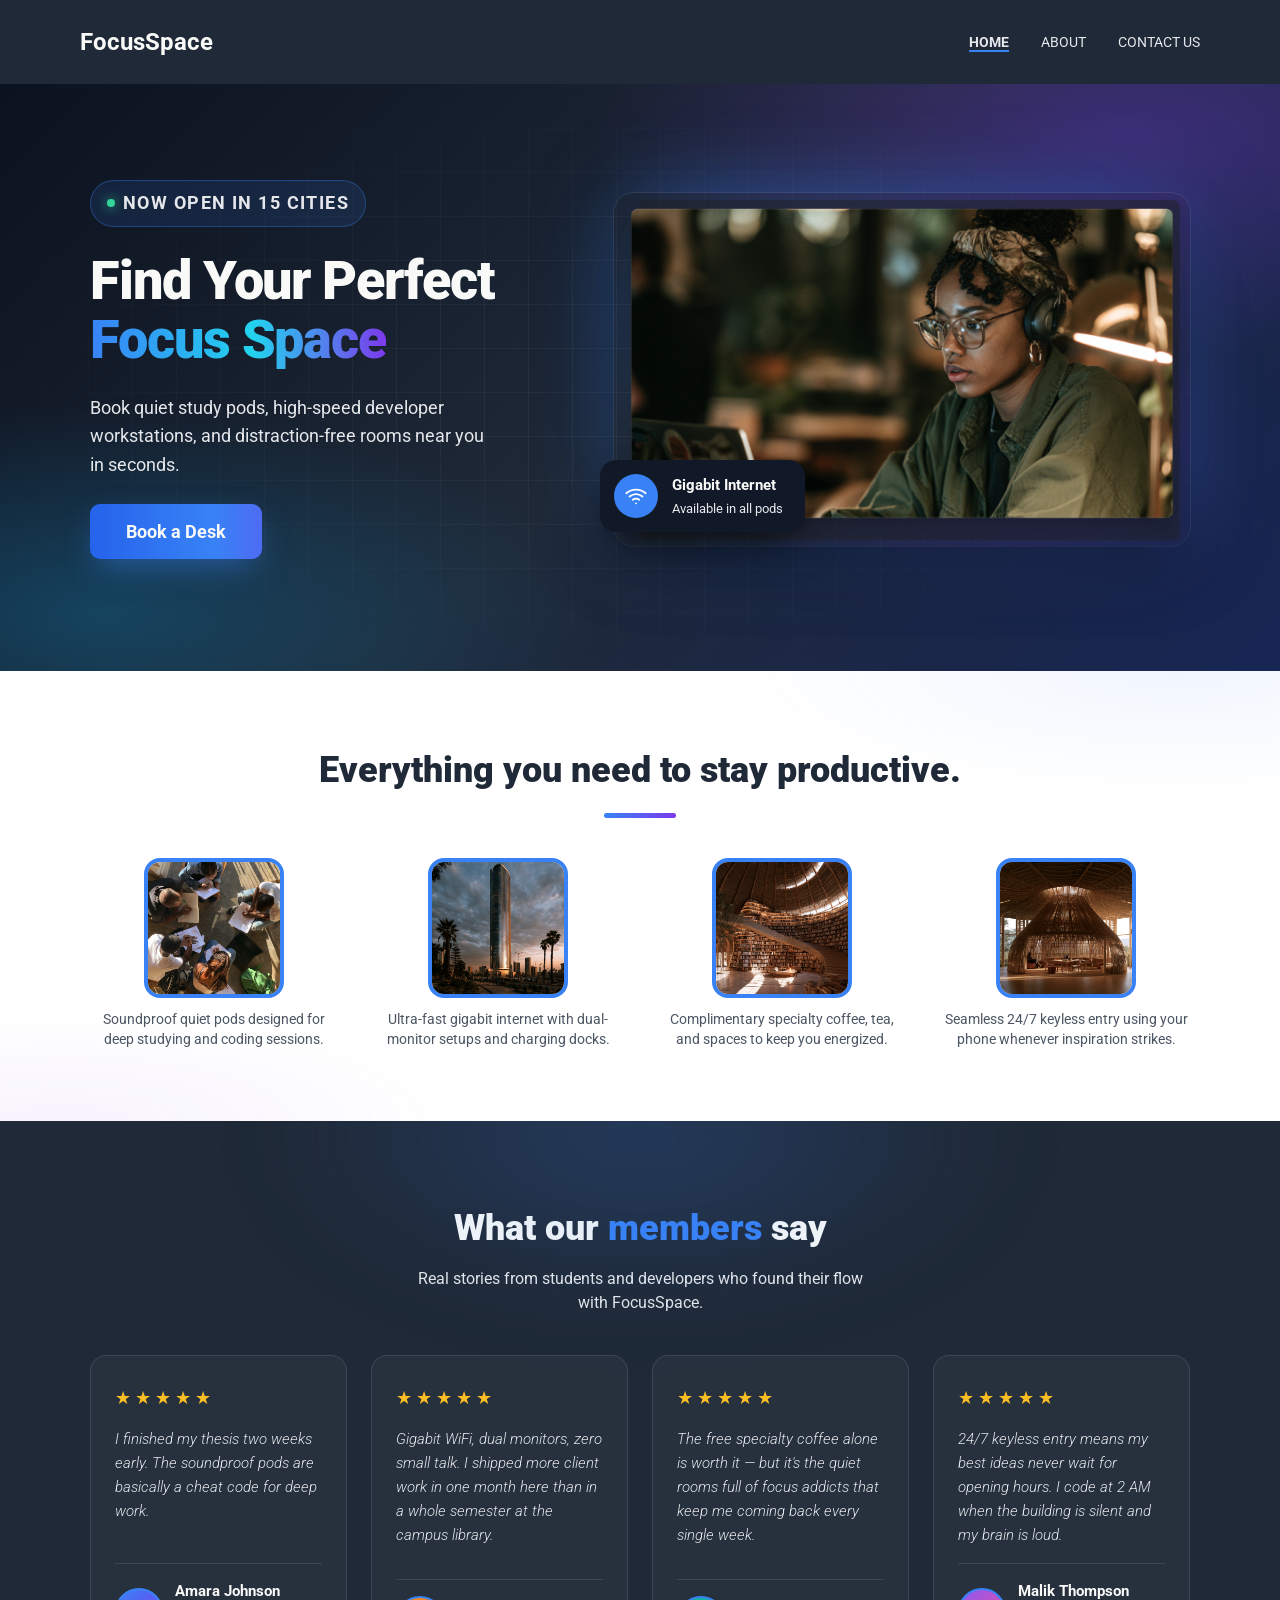
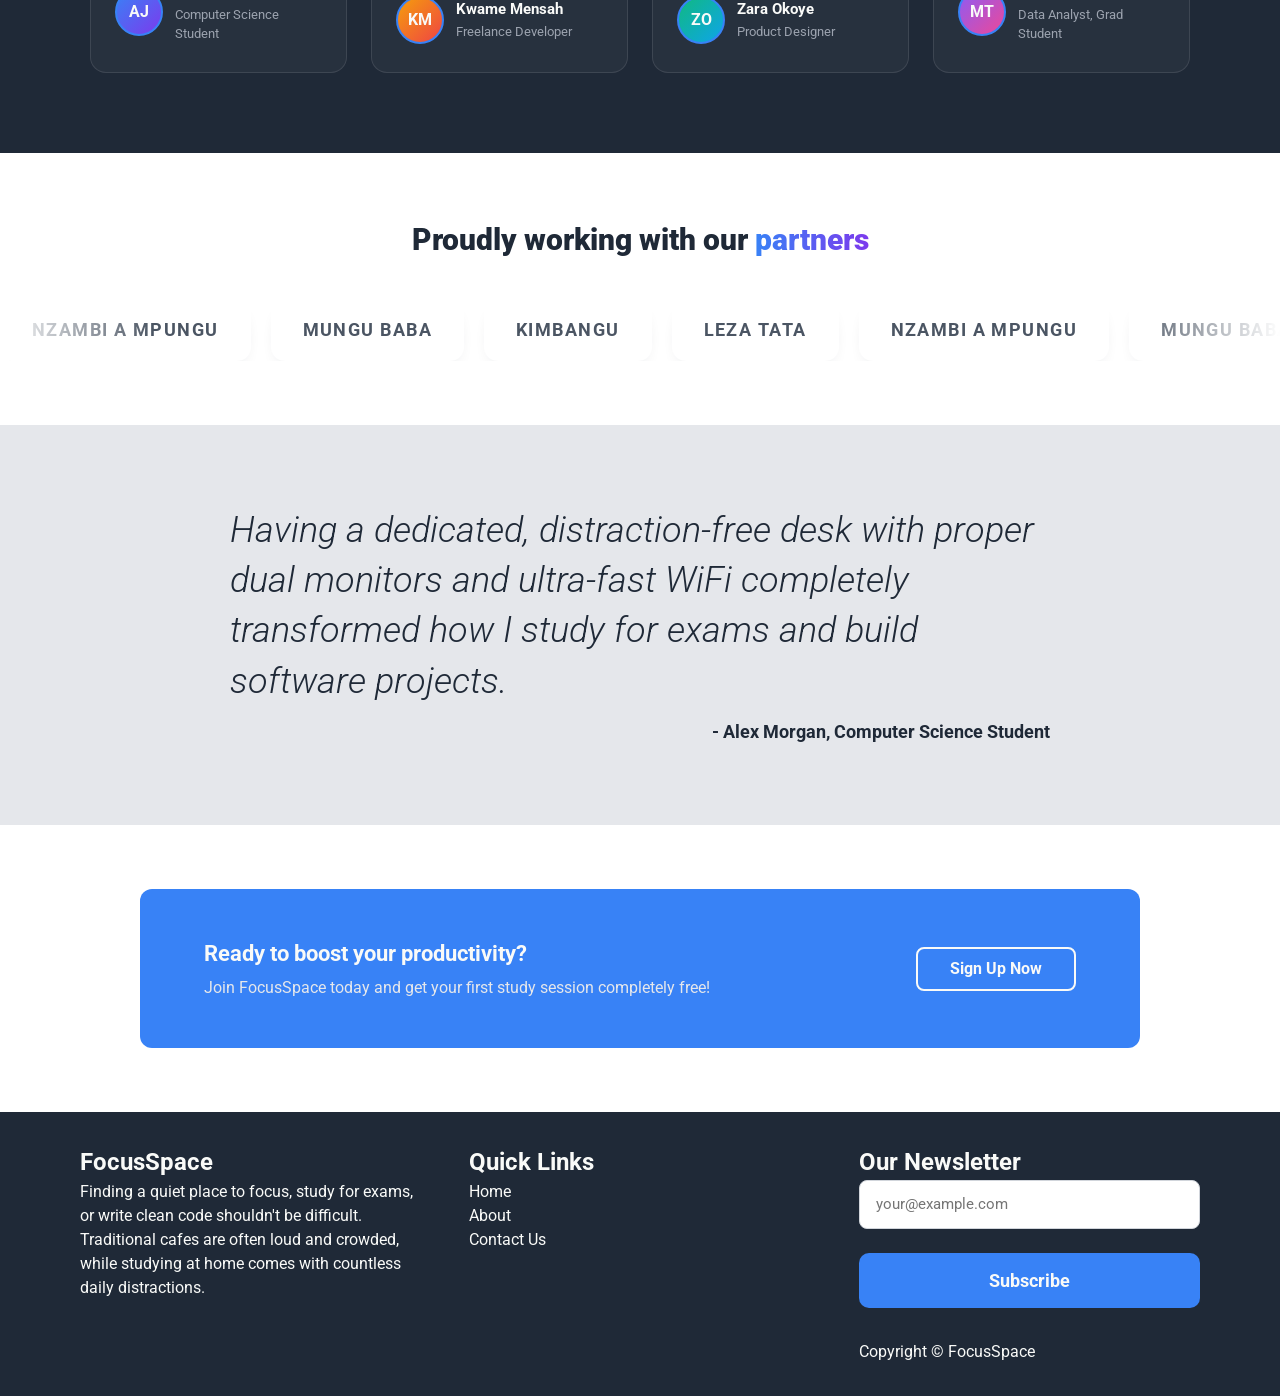
==== commit 720426f2: "Added z-index to the header" ====
--- a/index.html
+++ b/index.html
@@ -219,25 +219,25 @@
           <div class="partners-track">
             <ul class="partners-set">
               <li class="partner">Nzambi a Mpungu</li>
-              <li class="partner">Mungu</li>
+              <li class="partner">Mungu Baba</li>
               <li class="partner">Kimbangu</li>
               <li class="partner">Leza Tata</li>
             </ul>
             <ul class="partners-set" aria-hidden="true">
               <li class="partner">Nzambi a Mpungu</li>
-              <li class="partner">Mungu</li>
+              <li class="partner">Mungu Baba</li>
               <li class="partner">Kimbangu</li>
               <li class="partner">Leza Tata</li>
             </ul>
             <ul class="partners-set" aria-hidden="true">
               <li class="partner">Nzambi a Mpungu</li>
-              <li class="partner">Mungu</li>
+              <li class="partner">Mungu Baba</li>
               <li class="partner">Kimbangu</li>
               <li class="partner">Leza Tata</li>
             </ul>
             <ul class="partners-set" aria-hidden="true">
               <li class="partner">Nzambi a Mpungu</li>
-              <li class="partner">Mungu</li>
+              <li class="partner">Mungu Baba</li>
               <li class="partner">Kimbangu</li>
               <li class="partner">Leza Tata</li>
             </ul>
--- a/main.css
+++ b/main.css
@@ -1,7 +1,6 @@
 @import url("https://fonts.googleapis.com/css2?family=Roboto:ital,wght@0,300;0,400;0,700;0,900;1,300&display=swap");
 
 @import url("./css/reset.css");
-@import url("./css/pages/contact.css");
 @import url("./css/footer.css");
 
 @property --num {
@@ -45,6 +44,7 @@
   padding: 1rem 1.5rem;
   position: sticky;
   top: 0;
+  z-index: 10;
 }
 
 .header-bar {
@@ -868,6 +868,63 @@
   animation: count-uptime 3s forwards;
 }
 
+/* Contact page */
+
+/* Section stays content-sized; auto margins center it in <main>'s leftover
+   space (main is a flex column). Children keep their natural heights. */
+.contact-section {
+  display: flex;
+  flex-direction: column;
+  justify-content: center;
+  margin: auto 0;
+}
+
+.contact-info {
+  margin-bottom: 3rem;
+}
+
+.contact-info small {
+  text-transform: uppercase;
+  font-size: 0.75rem;
+  color: var(--text-small);
+}
+
+.contact-info p {
+  color: #4b5563;
+  font-size: 1.125rem;
+}
+
+.contact-list {
+  color: #4b5563;
+  display: flex;
+  font-size: 0.875rem;
+}
+
+.contact-list:not(:last-of-type) {
+  padding-bottom: 0.75rem;
+}
+
+.contact-list dt {
+  min-width: 16ch;
+}
+
+.contact-list a {
+  text-decoration: none;
+  border-bottom: 1px solid lightgray;
+  color: #4b5563;
+}
+
+.contact-form {
+  display: flex;
+  flex-direction: column;
+  gap: 1rem;
+}
+
+.contact-form-wrapper {
+  padding: 2rem;
+  background-color: var(--bg-quote);
+}
+
 .contact-card {
   background-color: var(--bg-quote);
   padding: 40px 32px;
@@ -994,6 +1051,16 @@
   .testimonial-card {
     flex: 1 1 calc(25% - 18px);
   }
+
+  .contact-section {
+    flex-direction: row;
+    gap: 3rem;
+  }
+
+  .contact-info,
+  .contact-form-wrapper {
+    flex: 1;
+  }
 }
 
 @keyframes count-locations {
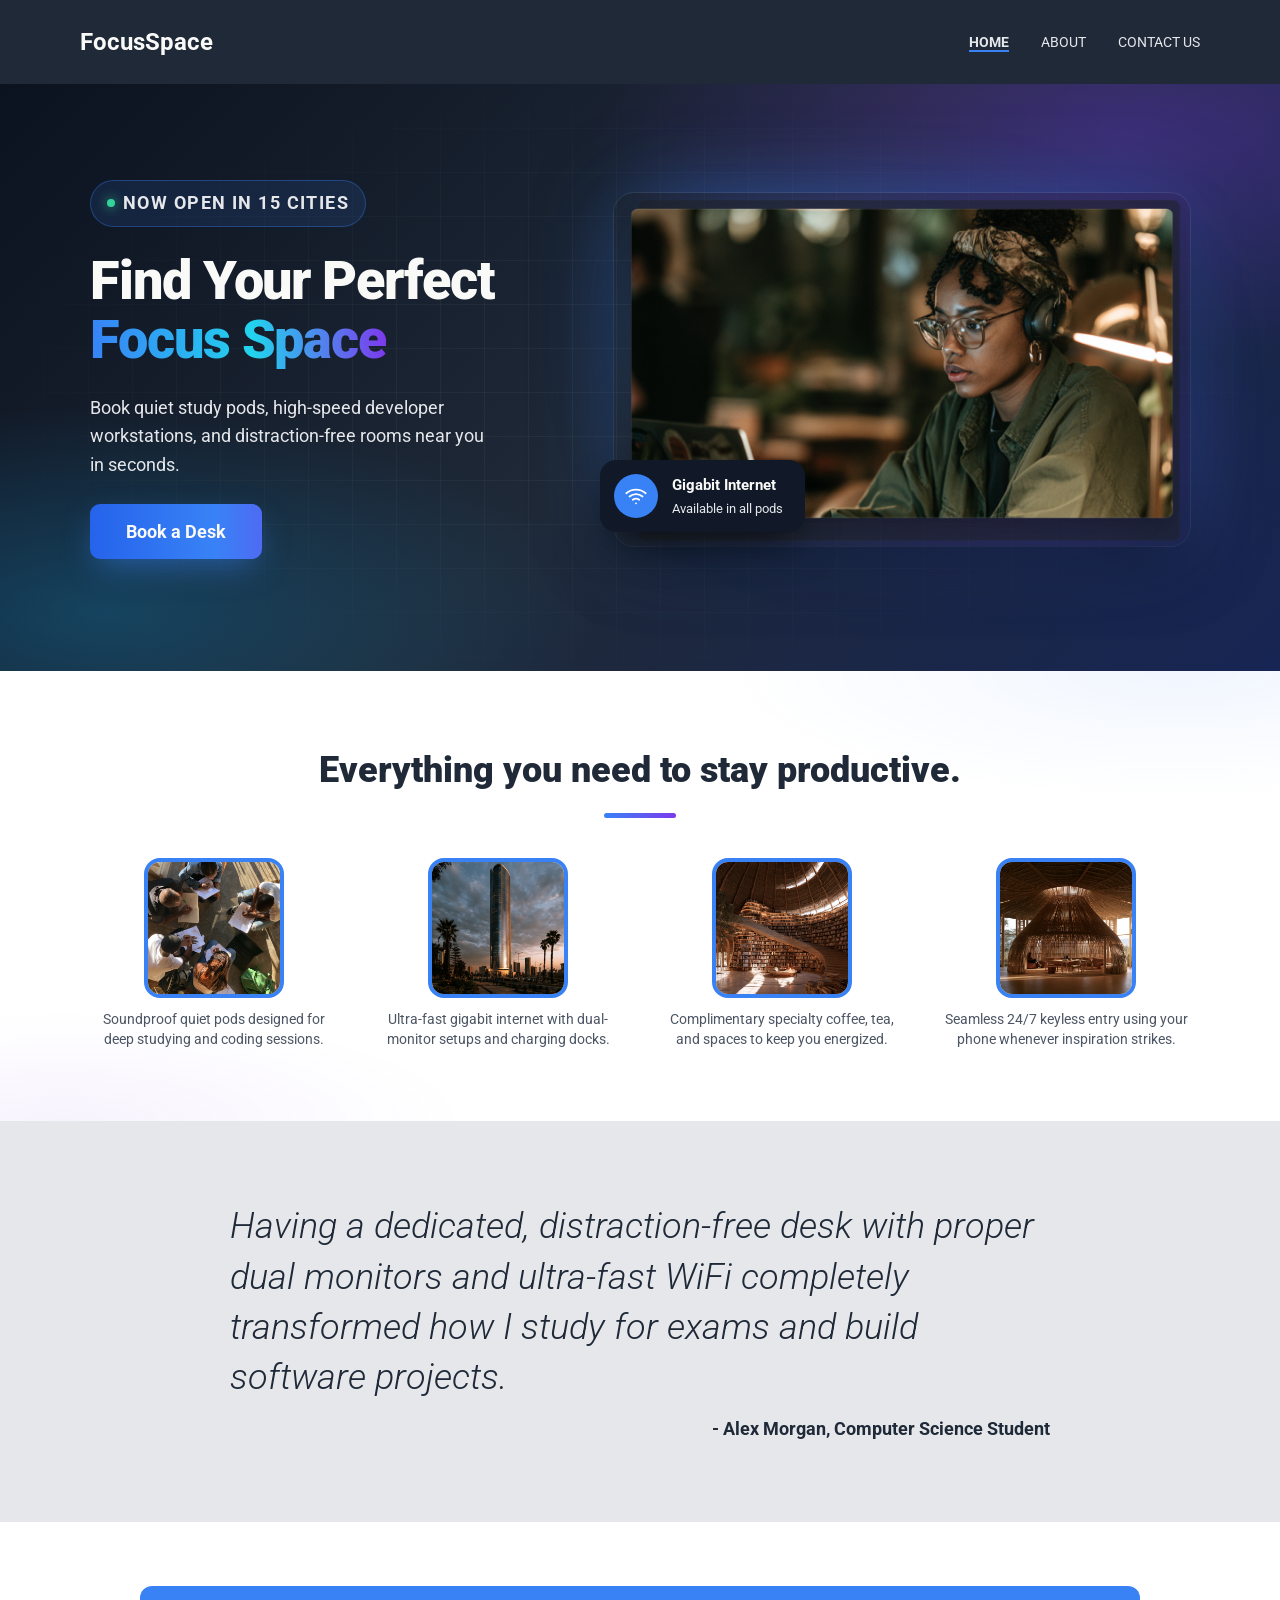
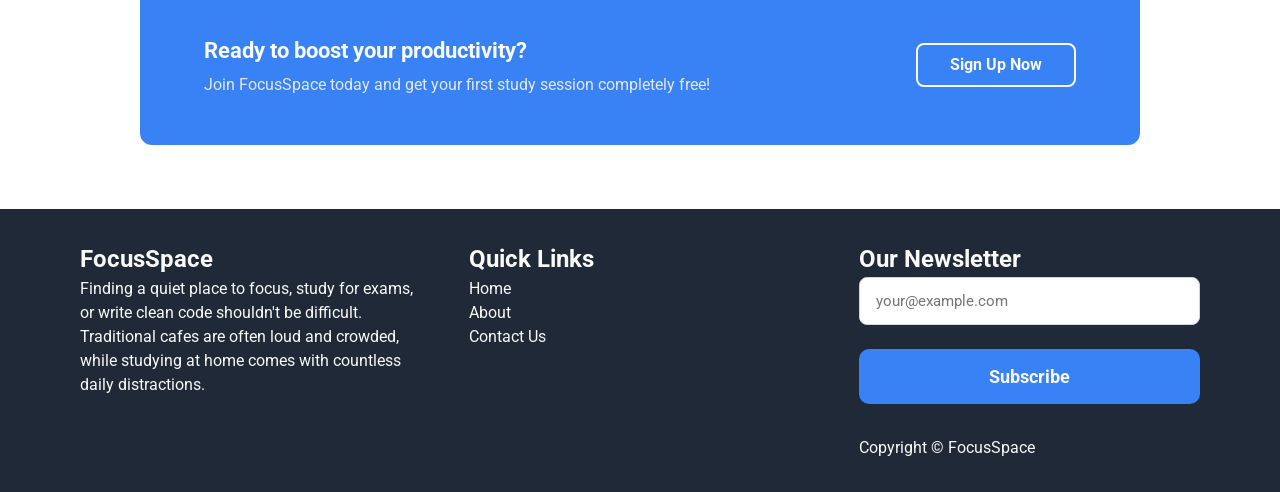
==== commit 16906d30: "Update index.html" ====
--- a/index.html
+++ b/index.html
@@ -130,121 +130,6 @@
         </div>
       </section>
 
-      <section class="testimonials-section">
-        <h2>What our <span>members</span> say</h2>
-        <p class="testimonials-subtitle">
-          Real stories from students and developers who found their flow with
-          FocusSpace.
-        </p>
-
-        <div class="testimonials-container">
-          <article class="testimonial-card">
-            <div class="stars" role="img" aria-label="Rated 5 out of 5 stars">
-              &#9733;&#9733;&#9733;&#9733;&#9733;
-            </div>
-            <blockquote>
-              I finished my thesis two weeks early. The soundproof pods are
-              basically a cheat code for deep work.
-            </blockquote>
-            <div class="testimonial-author">
-              <!-- Placeholder avatar: swap this div for a photo when you have one, e.g.
-                <img class="testimonial-avatar" src="img/avatars/amara.jpg" alt="Amara Johnson" /> -->
-              <div class="testimonial-avatar" aria-hidden="true">AJ</div>
-              <div class="testimonial-meta">
-                <span class="testimonial-name">Amara Johnson</span>
-                <span class="testimonial-role">Computer Science Student</span>
-              </div>
-            </div>
-          </article>
-
-          <article class="testimonial-card">
-            <div class="stars" role="img" aria-label="Rated 5 out of 5 stars">
-              &#9733;&#9733;&#9733;&#9733;&#9733;
-            </div>
-            <blockquote>
-              Gigabit WiFi, dual monitors, zero small talk. I shipped more
-              client work in one month here than in a whole semester at the
-              campus library.
-            </blockquote>
-            <div class="testimonial-author">
-              <div class="testimonial-avatar" aria-hidden="true">KM</div>
-              <div class="testimonial-meta">
-                <span class="testimonial-name">Kwame Mensah</span>
-                <span class="testimonial-role">Freelance Developer</span>
-              </div>
-            </div>
-          </article>
-
-          <article class="testimonial-card">
-            <div class="stars" role="img" aria-label="Rated 5 out of 5 stars">
-              &#9733;&#9733;&#9733;&#9733;&#9733;
-            </div>
-            <blockquote>
-              The free specialty coffee alone is worth it &mdash; but it's the
-              quiet rooms full of focus addicts that keep me coming back every
-              single week.
-            </blockquote>
-            <div class="testimonial-author">
-              <div class="testimonial-avatar" aria-hidden="true">ZO</div>
-              <div class="testimonial-meta">
-                <span class="testimonial-name">Zara Okoye</span>
-                <span class="testimonial-role">Product Designer</span>
-              </div>
-            </div>
-          </article>
-
-          <article class="testimonial-card">
-            <div class="stars" role="img" aria-label="Rated 5 out of 5 stars">
-              &#9733;&#9733;&#9733;&#9733;&#9733;
-            </div>
-            <blockquote>
-              24/7 keyless entry means my best ideas never wait for opening
-              hours. I code at 2 AM when the building is silent and my brain is
-              loud.
-            </blockquote>
-            <div class="testimonial-author">
-              <div class="testimonial-avatar" aria-hidden="true">MT</div>
-              <div class="testimonial-meta">
-                <span class="testimonial-name">Malik Thompson</span>
-                <span class="testimonial-role">Data Analyst, Grad Student</span>
-              </div>
-            </div>
-          </article>
-        </div>
-      </section>
-
-      <section class="partners-section">
-        <h2>Proudly working with our <span>partners</span></h2>
-        <div class="partners-carousel" aria-label="Our partners">
-          <div class="partners-track">
-            <ul class="partners-set">
-              <li class="partner">Nzambi a Mpungu</li>
-              <li class="partner">Mungu Baba</li>
-              <li class="partner">Kimbangu</li>
-              <li class="partner">Leza Tata</li>
-            </ul>
-            <ul class="partners-set" aria-hidden="true">
-              <li class="partner">Nzambi a Mpungu</li>
-              <li class="partner">Mungu Baba</li>
-              <li class="partner">Kimbangu</li>
-              <li class="partner">Leza Tata</li>
-            </ul>
-            <ul class="partners-set" aria-hidden="true">
-              <li class="partner">Nzambi a Mpungu</li>
-              <li class="partner">Mungu Baba</li>
-              <li class="partner">Kimbangu</li>
-              <li class="partner">Leza Tata</li>
-            </ul>
-            <ul class="partners-set" aria-hidden="true">
-              <li class="partner">Nzambi a Mpungu</li>
-              <li class="partner">Mungu Baba</li>
-              <li class="partner">Kimbangu</li>
-              <li class="partner">Leza Tata</li>
-            </ul>
-          </div>
-        </div>
-      </section>
-
       <section class="quote-section">
         <div class="quote-container">
           <blockquote>
